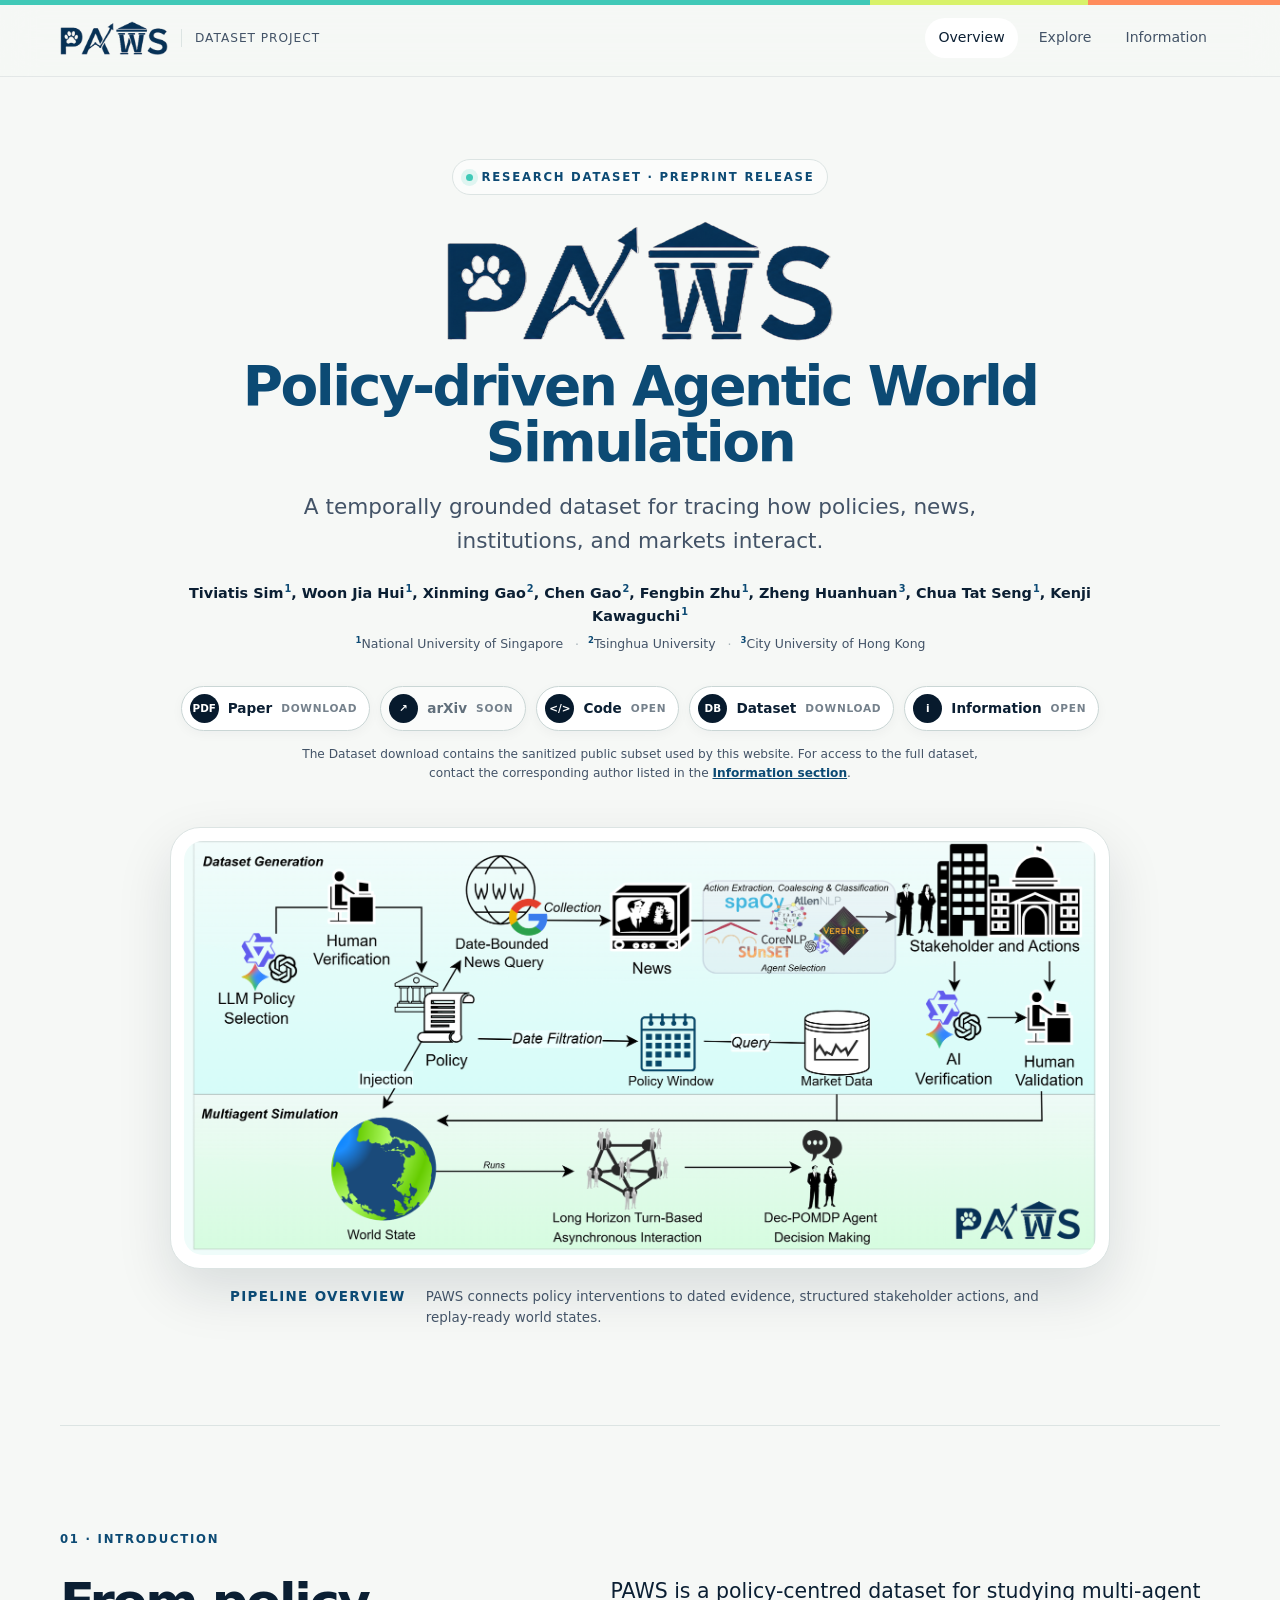
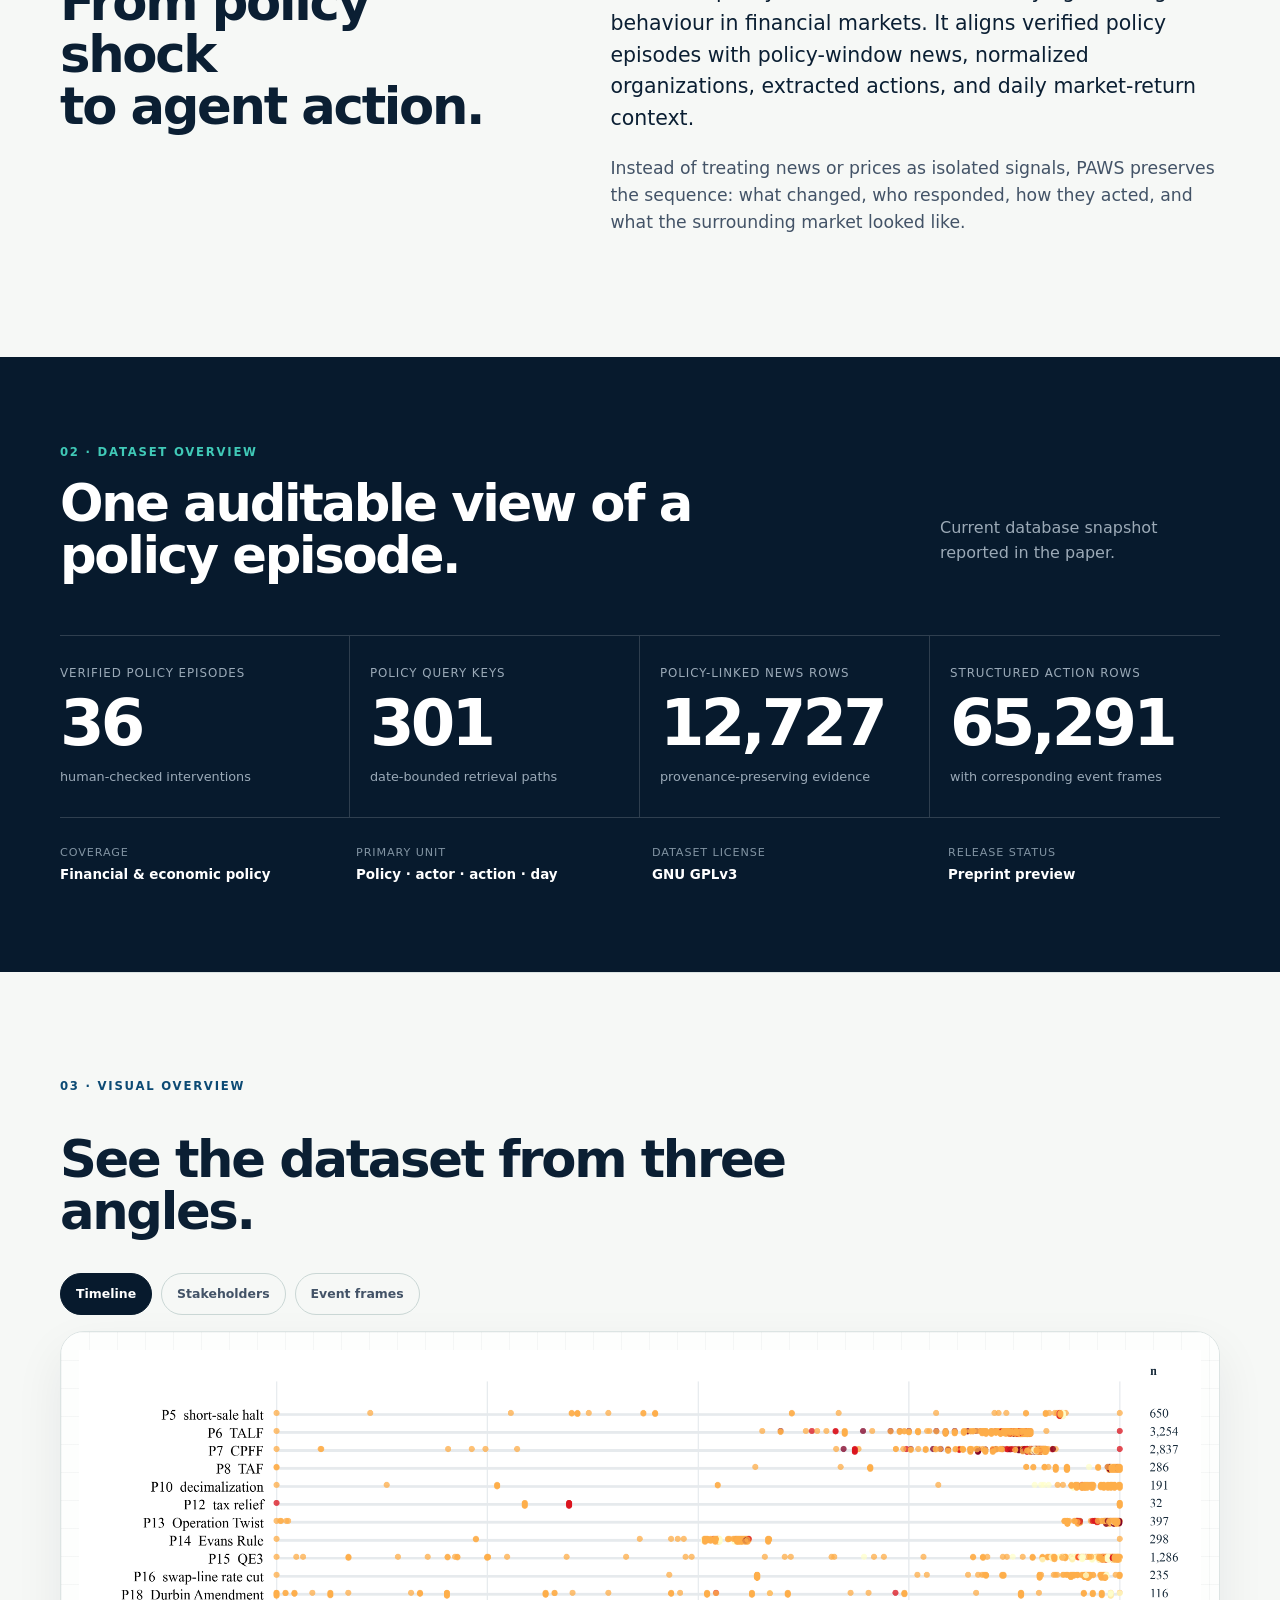
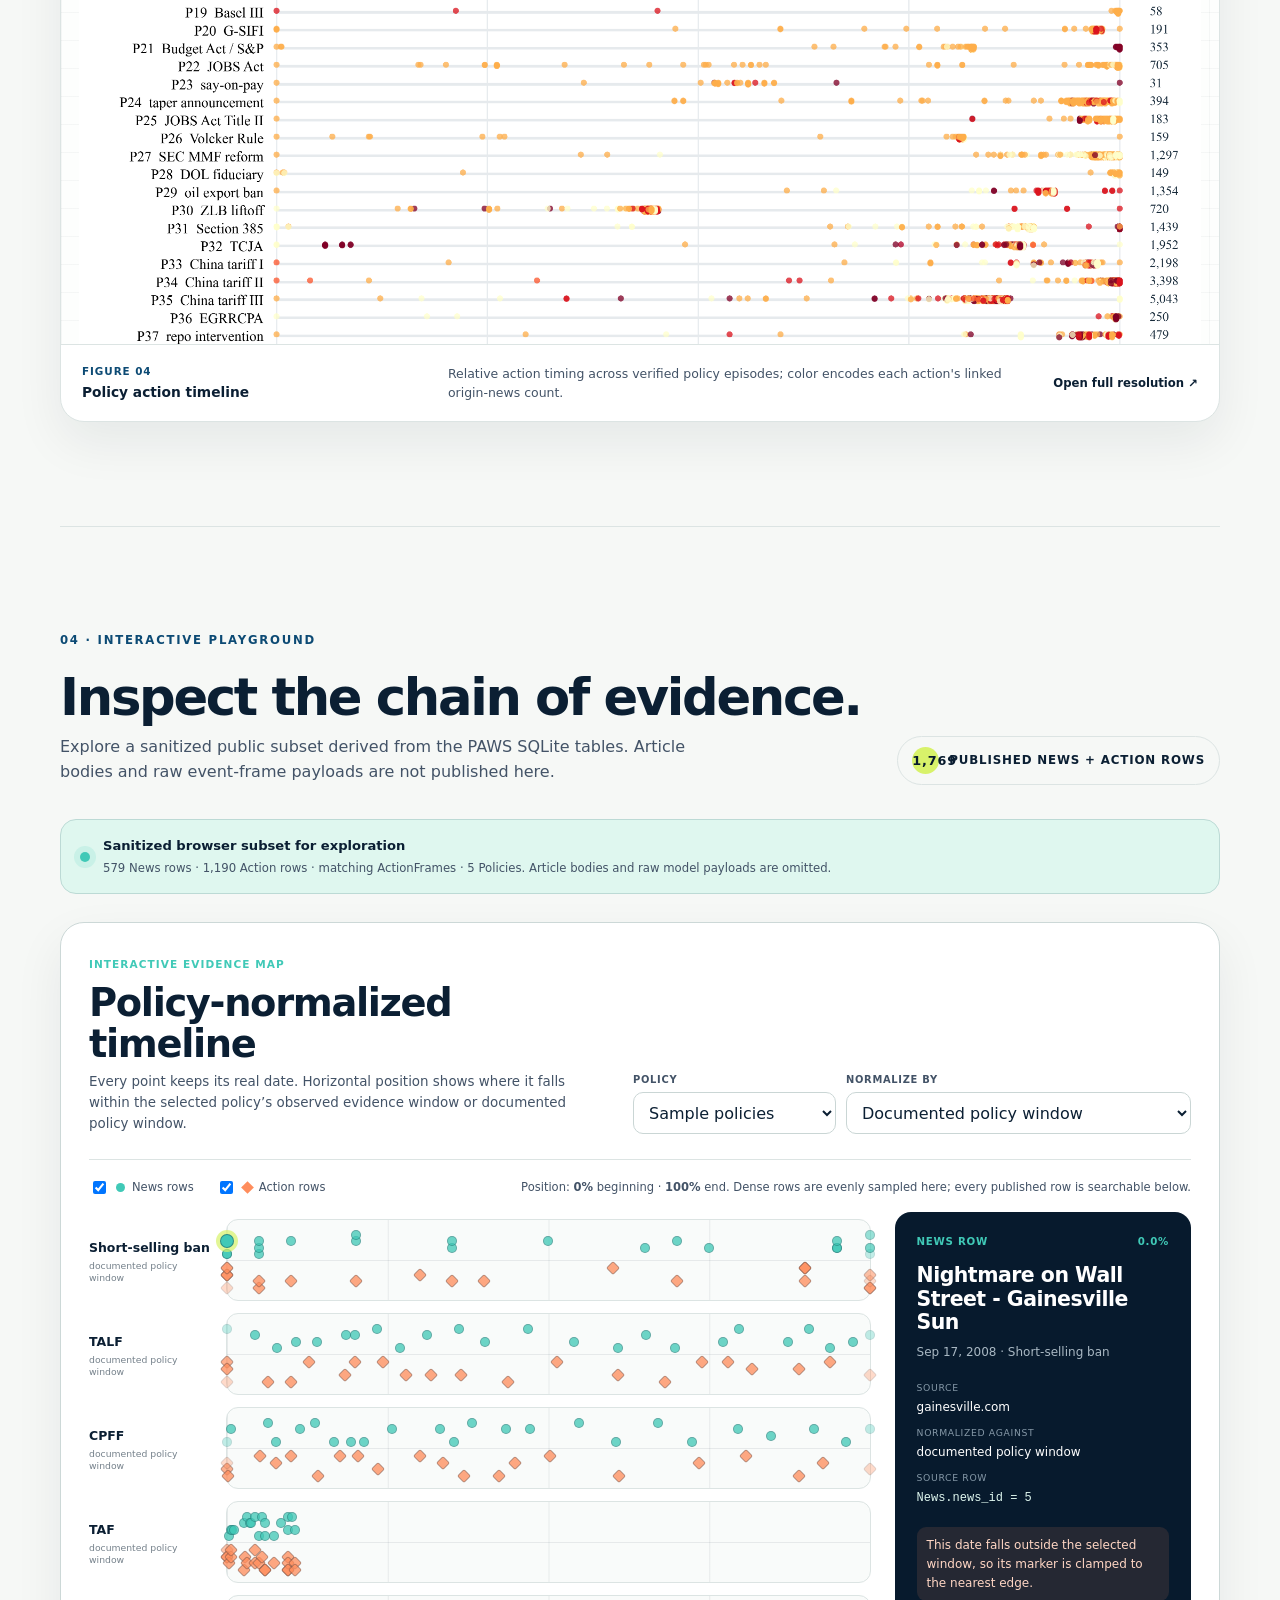
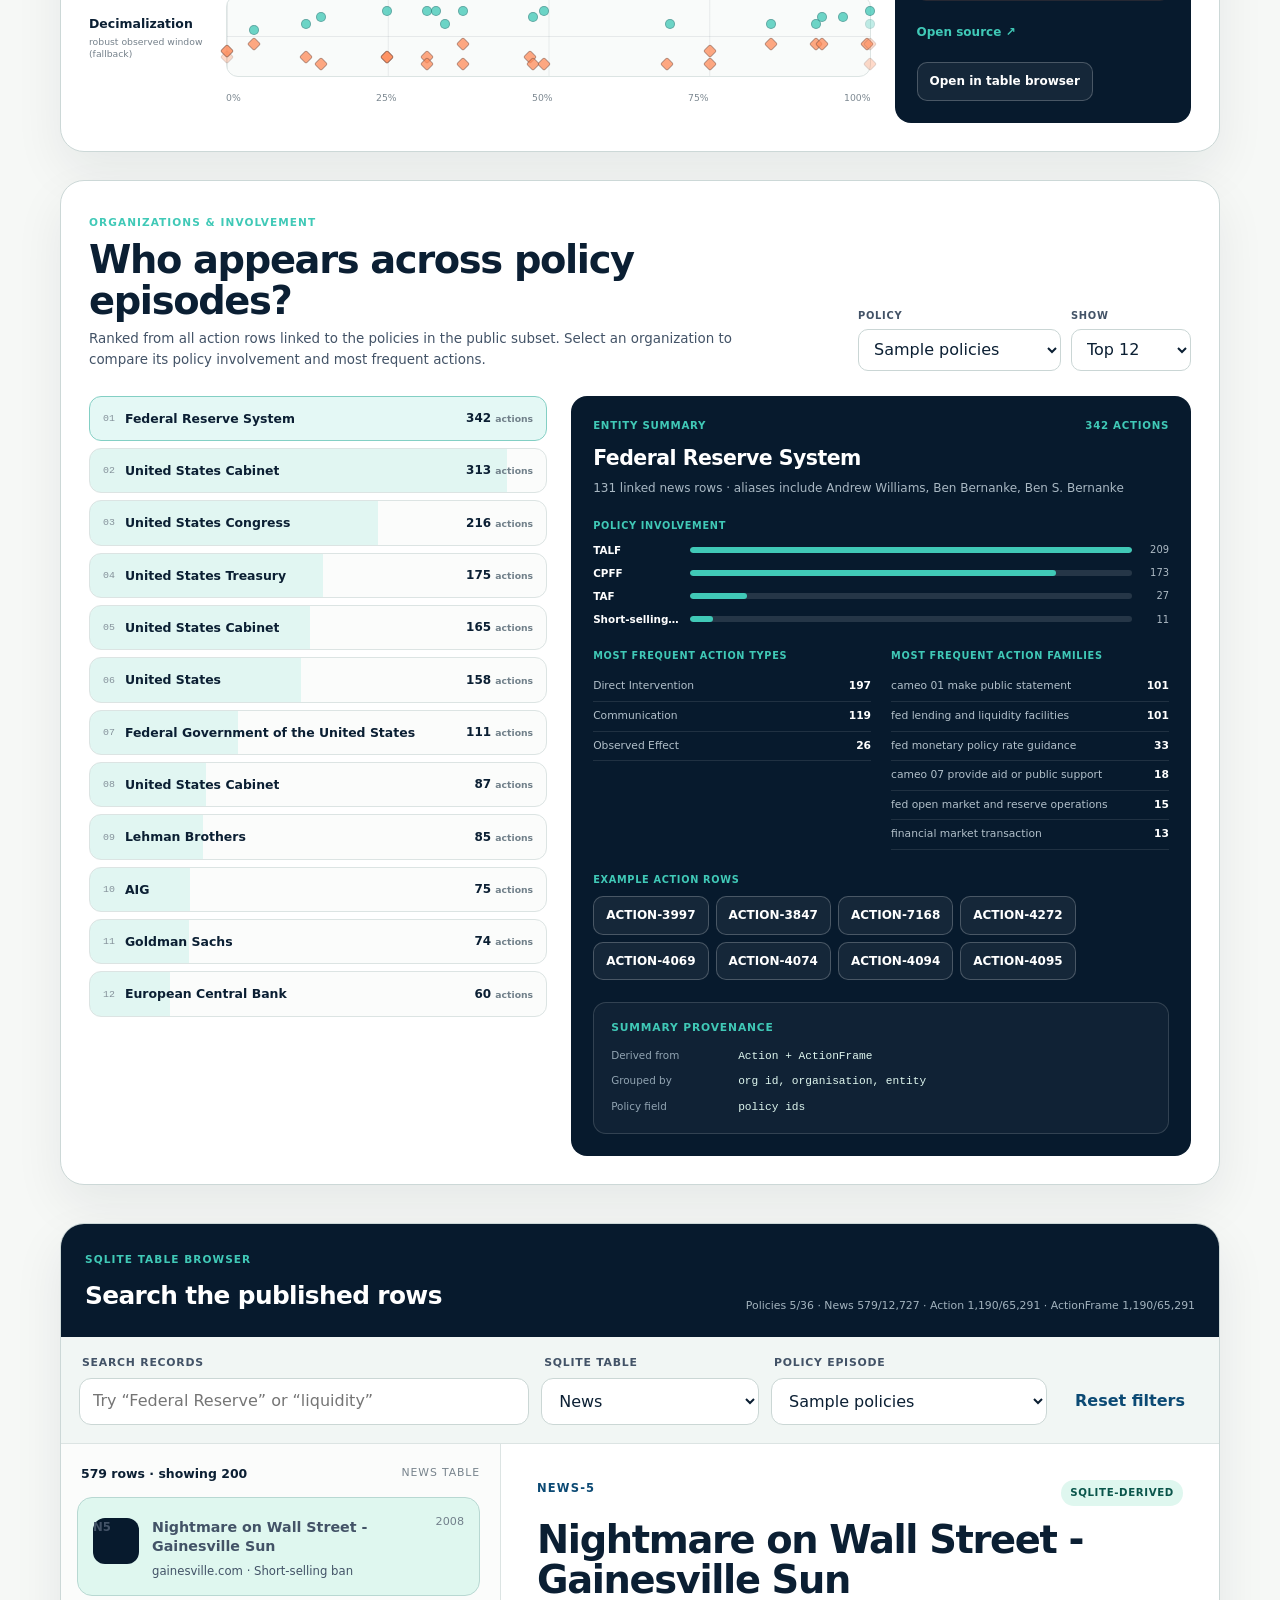
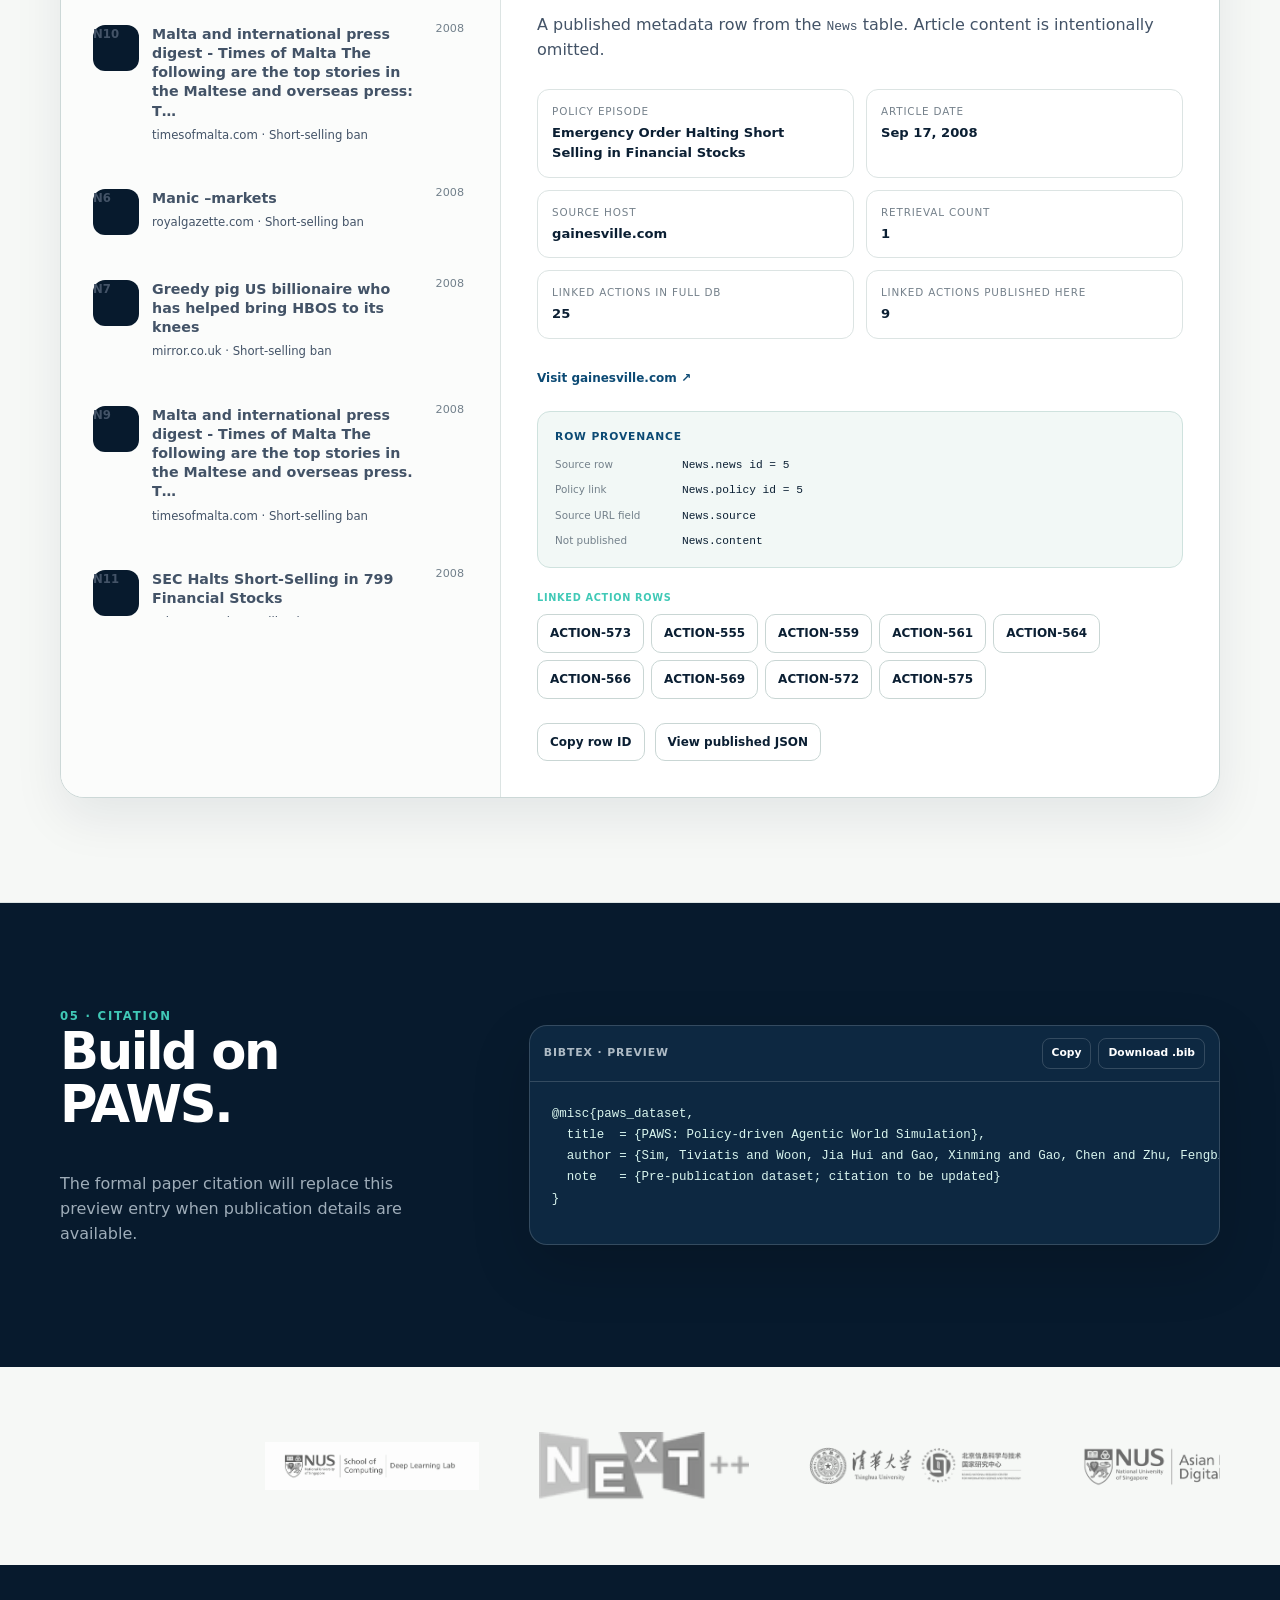
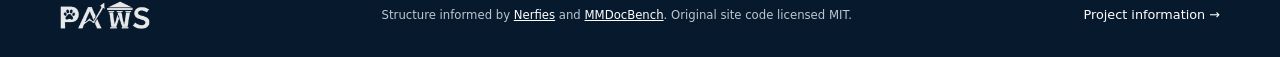
==== index.html @ eba336bf "Add files via upload" ====
<!doctype html>
<html lang="en">
  <head>
    <meta charset="utf-8" />
    <meta name="viewport" content="width=device-width, initial-scale=1" />
    <meta
      name="description"
      content="PAWS is a policy-driven dataset for studying grounded multi-agent behaviour around financial policy shocks."
    />
    <meta name="theme-color" content="#071a2d" />
    <meta property="og:title" content="PAWS — Policy-driven Agentic World Simulation" />
    <meta
      property="og:description"
      content="Explore policy episodes, news evidence, stakeholder actions, and market context in a replay-ready research dataset."
    />
    <meta property="og:type" content="website" />
    <meta property="og:image" content="assets/images/og.png" />
    <meta property="og:image:width" content="1731" />
    <meta property="og:image:height" content="909" />
    <meta property="og:image:alt" content="PAWS — Policy-driven Agentic World Simulation" />
    <meta name="twitter:card" content="summary_large_image" />
    <meta name="twitter:title" content="PAWS — Policy-driven Agentic World Simulation" />
    <meta name="twitter:description" content="Policy episodes, stakeholder actions, and market context in one research dataset." />
    <meta name="twitter:image" content="assets/images/og.png" />
    <title>PAWS — Policy-driven Agentic World Simulation</title>
    <link rel="icon" type="image/png" href="assets/images/favicon.png" />
    <link rel="stylesheet" href="styles.css" />
    <script src="config.js" defer></script>
    <script src="script.js" defer></script>
    <script type="application/ld+json">
      {
        "@context": "https://schema.org",
        "@type": "Dataset",
        "name": "PAWS: Policy-driven Agentic World Simulation",
        "description": "A policy-centred dataset aligning verified financial and economic policy interventions with dated news, stakeholder actions, normalized organizations, structured event frames, and daily market-return context.",
        "keywords": ["multi-agent systems", "financial policy", "event frames", "stakeholder actions", "financial NLP"],
        "version": "PAWS Version 1.0"
      }
    </script>
  </head>
  <body>
    <a class="skip-link" href="#main-content">Skip to main content</a>

    <header class="site-header" id="top">
      <div class="header-inner">
        <a class="brand" href="index.html" aria-label="PAWS home">
          <img src="assets/images/paws-wordmark.png" alt="PAWS" width="176" height="56" />
          <span>Dataset project</span>
        </a>
        <nav class="top-nav" aria-label="Primary navigation">
          <a class="nav-link is-active" href="index.html" aria-current="page">Overview</a>
          <a class="nav-link" href="#playground">Explore</a>
          <a class="nav-link" href="information.html">Information</a>
        </nav>
      </div>
    </header>

    <main id="main-content">
      <section class="hero section-shell" aria-labelledby="project-title">
        <div class="eyebrow"><span class="eyebrow-dot"></span> Research dataset · Preprint release</div>
        <h1 id="project-title" class="hero-title">
          <img class="hero-title-logo" src="assets/images/paws-wordmark.png" alt="PAWS" width="600" height="189" />
          <span class="hero-title-text">Policy-driven Agentic World Simulation</span>
        </h1>
        <p class="hero-deck">
          A temporally grounded dataset for tracing how policies, news, institutions, and markets interact.
        </p>
        <div class="authors" aria-label="Researchers and affiliations">
          <p class="author-names">Tiviatis Sim<sup>1</sup>, Woon Jia Hui<sup>1</sup>, Xinming Gao<sup>2</sup>, Chen Gao<sup>2</sup>, Fengbin Zhu<sup>1</sup>, Zheng Huanhuan<sup>3</sup>, Chua Tat Seng<sup>1</sup>, Kenji Kawaguchi<sup>1</sup></p>
          <p class="author-affiliations"><span><sup>1</sup>National University of Singapore</span><span><sup>2</sup>Tsinghua University</span><span><sup>3</sup>City University of Hong Kong</span></p>
        </div>

        <nav class="resource-nav" aria-label="Project resources">
          <a class="resource-button is-pending" data-resource="paper" aria-disabled="true"><small>PDF</small> Paper <em>Soon</em></a>
          <a class="resource-button is-pending" data-resource="arxiv" aria-disabled="true"><small>↗</small> arXiv <em>Soon</em></a>
          <a class="resource-button is-pending" data-resource="code" aria-disabled="true"><small>&lt;/&gt;</small> Code <em>Open</em></a>
          <a class="resource-button is-pending" data-resource="dataset" aria-disabled="true"><small>DB</small> Dataset <em>Soon</em></a>
          <a class="resource-button" href="information.html"><small>i</small> Information <em>Open</em></a>
        </nav>
        <p class="resource-note">The Dataset download contains the sanitized public subset used by this website. For access to the full dataset, contact the corresponding author listed in the <a href="information.html#licensing-title">Information section</a>.</p>

        <figure class="hero-figure hero-pipeline-figure">
          <div class="hero-figure-frame">
            <img
              src="assets/images/paws-pipeline.png"
              alt="PAWS dataset generation pipeline, from verified policy selection through news and market collection, action extraction, validation, and multi-agent simulation"
              width="1920"
              height="873"
              fetchpriority="high"
            />
          </div>
          <figcaption>
            <span>Pipeline overview</span>
            <p>PAWS connects policy interventions to dated evidence, structured stakeholder actions, and replay-ready world states.</p>
          </figcaption>
        </figure>
      </section>

      <section class="intro section-shell section-rule" id="introduction" aria-labelledby="intro-title">
        <div class="section-label">01 · Introduction</div>
        <div class="intro-grid">
          <h2 id="intro-title">From policy shock<br />to agent action.</h2>
          <div class="prose lead-copy">
            <p>
              PAWS is a policy-centred dataset for studying multi-agent behaviour in financial markets. It aligns
              verified policy episodes with policy-window news, normalized organizations, extracted actions, and
              daily market-return context.
            </p>
            <p>
              Instead of treating news or prices as isolated signals, PAWS preserves the sequence: what changed,
              who responded, how they acted, and what the surrounding market looked like.
            </p>
          </div>
        </div>
      </section>

      <section class="overview-band" aria-labelledby="overview-title">
        <div class="section-shell">
          <div class="section-heading-row">
            <div>
              <div class="section-label light">02 · Dataset overview</div>
              <h2 id="overview-title">One auditable view of a policy episode.</h2>
            </div>
            <p>Current database snapshot reported in the paper.</p>
          </div>
          <dl class="stat-grid">
            <div><dt>Verified policy episodes</dt><dd>36</dd><span>human-checked interventions</span></div>
            <div><dt>Policy query keys</dt><dd>301</dd><span>date-bounded retrieval paths</span></div>
            <div><dt>Policy-linked news rows</dt><dd>12,727</dd><span>provenance-preserving evidence</span></div>
            <div><dt>Structured action rows</dt><dd>65,291</dd><span>with corresponding event frames</span></div>
          </dl>
          <div class="data-note-row">
            <div><span>Coverage</span><strong>Financial &amp; economic policy</strong></div>
            <div><span>Primary unit</span><strong>Policy · actor · action · day</strong></div>
            <div><span>Dataset license</span><strong>GNU GPLv3</strong></div>
            <div><span>Release status</span><strong>Preprint preview</strong></div>
          </div>
        </div>
      </section>

      <section class="figures section-shell section-rule" id="figures" aria-labelledby="figures-title">
        <div class="section-label">03 · Visual overview</div>
        <div class="section-heading-row figure-heading">
          <div>
            <h2 id="figures-title">See the dataset from three angles.</h2>
          </div>
        </div>
        <div class="figure-tabs" role="tablist" aria-label="Dataset figures">
          <button id="figure-tab-timeline" type="button" role="tab" aria-selected="true" aria-controls="figure-panel" data-figure="timeline">Timeline</button>
          <button id="figure-tab-stakeholders" type="button" role="tab" aria-selected="false" aria-controls="figure-panel" data-figure="stakeholders">Stakeholders</button>
          <button id="figure-tab-taxonomy" type="button" role="tab" aria-selected="false" aria-controls="figure-panel" data-figure="taxonomy">Event frames</button>
        </div>
        <figure class="figure-viewer" id="figure-panel" role="tabpanel" aria-labelledby="figure-tab-timeline">
          <div class="figure-canvas">
            <img id="figure-image" src="figures/fig4_policy_action_timeline_wide.png" alt="Actions for policies P5 through P43 plotted by relative position in each policy's observed action window; color encodes linked origin-news count" width="4208" height="3433" loading="lazy" />
          </div>
          <figcaption>
            <div><span id="figure-number">Figure 04</span><strong id="figure-title">Policy action timeline</strong></div>
            <p id="figure-caption">Relative action timing across verified policy episodes; color encodes each action's linked origin-news count.</p>
            <a id="figure-full" href="figures/fig4_policy_action_timeline_wide.png" target="_blank" rel="noopener">Open full resolution ↗</a>
          </figcaption>
        </figure>
      </section>

      <section class="playground section-shell section-rule" id="playground" aria-labelledby="playground-title">
        <div class="section-label">04 · Interactive playground</div>
        <div class="playground-heading">
          <div>
            <h2 id="playground-title">Inspect the chain of evidence.</h2>
            <p>Explore a sanitized public subset derived from the PAWS SQLite tables. Article bodies and raw event-frame payloads are not published here.</p>
          </div>
          <div class="subset-badge"><span id="dataset-record-total">…</span> published News + Action rows</div>
        </div>

        <div class="database-note" id="database-note" aria-live="polite">
          <span class="database-pulse" aria-hidden="true"></span>
          <p><strong>Loading public database subset…</strong><small>The full SQLite database is never sent to the browser.</small></p>
        </div>

        <section class="interactive-card timeline-studio" aria-labelledby="timeline-title">
          <div class="studio-heading">
            <div>
              <span class="mini-label">Interactive evidence map</span>
              <h3 id="timeline-title">Policy-normalized timeline</h3>
              <p>Every point keeps its real date. Horizontal position shows where it falls within the selected policy’s observed evidence window or documented policy window.</p>
            </div>
            <div class="studio-controls">
              <label><span>Policy</span><select id="timeline-policy"><option value="all">Sample policies</option></select></label>
              <label><span>Normalize by</span><select id="timeline-window"><option value="policy">Documented policy window</option><option value="observed">Robust observed evidence window</option></select></label>
            </div>
          </div>
          <div class="timeline-legend" aria-label="Timeline legend">
            <label><input type="checkbox" id="show-news" checked /> <i class="legend-mark news"></i> News rows</label>
            <label><input type="checkbox" id="show-actions" checked /> <i class="legend-mark action"></i> Action rows</label>
            <span>Position: <b>0%</b> beginning · <b>100%</b> end. Dense rows are evenly sampled here; every published row is searchable below.</span>
          </div>
          <div class="timeline-layout">
            <div>
              <div class="timeline-chart" id="timeline-chart" aria-label="Normalized policy evidence timeline"></div>
              <div class="timeline-axis" aria-hidden="true"><span>0%</span><span>25%</span><span>50%</span><span>75%</span><span>100%</span></div>
              <p class="visually-hidden" id="timeline-summary" aria-live="polite"></p>
            </div>
            <article class="timeline-detail" id="timeline-detail" aria-live="polite">
              <span class="detail-empty">Select a news or action point to inspect its real date, source row, and linked records.</span>
            </article>
          </div>
        </section>

        <section class="interactive-card entity-studio" aria-labelledby="entity-title">
          <div class="studio-heading">
            <div>
              <span class="mini-label">Organizations &amp; involvement</span>
              <h3 id="entity-title">Who appears across policy episodes?</h3>
              <p>Ranked from all action rows linked to the policies in the public subset. Select an organization to compare its policy involvement and most frequent actions.</p>
            </div>
            <div class="studio-controls entity-controls">
              <label><span>Policy</span><select id="entity-policy"><option value="all">Sample policies</option></select></label>
              <label><span>Show</span><select id="entity-limit"><option value="12">Top 12</option><option value="20">Top 20</option><option value="36">Top 36</option></select></label>
            </div>
          </div>
          <div class="entity-layout">
            <div class="entity-cloud" id="entity-cloud" aria-label="Top organizations"></div>
            <article class="entity-detail" id="entity-detail" aria-live="polite">
              <span class="detail-empty">Select an organization to see its policy involvement and recurring action families.</span>
            </article>
          </div>
        </section>

        <div class="explorer" data-explorer>
          <div class="explorer-titlebar">
            <div><span class="mini-label">SQLite table browser</span><h3>Search the published rows</h3></div>
            <p id="schema-summary">Loading table manifest…</p>
          </div>
          <div class="explorer-toolbar">
            <label class="search-field">
              <span>Search records</span>
              <input type="search" id="record-search" placeholder="Try “Federal Reserve” or “liquidity”" autocomplete="off" />
            </label>
            <label>
              <span>SQLite table</span>
              <select id="table-filter">
                <option value="News">News</option>
                <option value="Action">Action</option>
                <option value="ActionFrame">ActionFrame</option>
                <option value="Policies">Policies</option>
              </select>
            </label>
            <label>
              <span>Policy episode</span>
              <select id="policy-filter"><option value="all">Sample policies</option></select>
            </label>
            <button class="text-button" id="reset-filters" type="button">Reset filters</button>
          </div>

          <div class="explorer-body">
            <aside class="record-list-panel" aria-label="Dataset records">
              <div class="panel-kicker"><span id="result-count" aria-live="polite">Loading records…</span><small id="active-table-label">News table</small></div>
              <div class="record-list" id="record-list"></div>
            </aside>
            <article class="record-inspector" id="record-inspector" aria-live="polite"></article>
          </div>
        </div>
      </section>

      <section class="citation-section section-rule" aria-labelledby="citation-title">
        <div class="section-shell citation-grid">
          <div>
            <div class="section-label light">05 · Citation</div>
            <h2 id="citation-title">Build on PAWS.</h2>
            <p>The formal paper citation will replace this preview entry when publication details are available.</p>
          </div>
          <div class="citation-card">
            <div class="citation-card-top"><span>BibTeX · preview</span><div><button type="button" data-copy-citation>Copy</button><a href="PAWS-preview.bib" download>Download .bib</a></div></div>
            <pre id="citation-code"><code>@misc{paws_dataset,
  title  = {PAWS: Policy-driven Agentic World Simulation},
  author = {Sim, Tiviatis and Woon, Jia Hui and Gao, Xinming and Gao, Chen and Zhu, Fengbin and Zheng, Huanhuan and Seng, Chua Tat and Kawaguchi, Kenji},
  note   = {Pre-publication dataset; citation to be updated}
}</code></pre>
            <p class="citation-status" aria-live="polite"></p>
          </div>
        </div>
      </section>

      <section class="affiliation-logos section-shell" aria-label="Affiliated institutions">
        <h2 class="visually-hidden">Affiliated institutions</h2>
        <div class="affiliation-logo-track">
          <div class="affiliation-logo-slot"><a href="https://ml.comp.nus.edu.sg" target="_blank" rel="noopener noreferrer" aria-label="Visit NUS School of Computing Deep Learning Lab"><img src="logos/deepLearningLab.png" alt="NUS School of Computing Deep Learning Lab" /></a></div>
          <div class="affiliation-logo-slot"><a href="https://www.nextcenter.org/" target="_blank" rel="noopener noreferrer" aria-label="Visit NExT++ Research Center"><img src="logos/NExT2B_edited.png" alt="NExT++ Research Center" /></a></div>
          <div class="affiliation-logo-slot"><a href="https://www.bnrist.tsinghua.edu.cn/bnristen/" target="_blank" rel="noopener noreferrer" aria-label="Visit Tsinghua University BNRist"><img src="logos/tsinghua logo.png" alt="Tsinghua University" /></a></div>
          <div class="affiliation-logo-slot"><a href="https://www.aidf.nus.edu.sg/" target="_blank" rel="noopener noreferrer" aria-label="Visit NUS Asian Institute of Digital Finance"><img src="logos/nus aidf.png" alt="NUS Asian Institute of Digital Finance" /></a></div>
          <div class="affiliation-logo-slot"><a href="https://cosilab.github.io/" target="_blank" rel="noopener noreferrer" aria-label="Visit NUS CoSI Lab"><img src="logos/cosi lab.png" alt="NUS CoSI Lab" /></a></div>
          <div class="affiliation-logo-slot"><a href="https://scholars.cityu.edu.hk/" target="_blank" rel="noopener noreferrer" aria-label="Visit City University of Hong Kong Scholars"><img src="logos/cityUHK.png" alt="City University of Hong Kong" /></a></div>
        </div>
      </section>
    </main>

    <footer class="site-footer">
      <div class="section-shell">
        <a class="brand footer-brand" href="#top"><img src="assets/images/paws-wordmark.png" alt="PAWS" width="132" height="42" /></a>
        <p>Structure informed by <a href="https://nerfies.github.io/" target="_blank" rel="noopener">Nerfies</a> and <a href="https://mmdocbench.github.io/" target="_blank" rel="noopener">MMDocBench</a>. Original site code licensed MIT.</p>
        <a href="information.html">Project information →</a>
      </div>
    </footer>
  </body>
</html>
---- styles.css ----
:root {
  --ink: #0b1f33;
  --ink-soft: #435367;
  --paper: #f6f8f6;
  --white: #ffffff;
  --blue: #0c4a74;
  --blue-deep: #071a2d;
  --teal: #40c9b7;
  --mint: #dff7ef;
  --lime: #d8f26a;
  --orange: #ff8d5c;
  --line: #dce4e3;
  --line-dark: rgba(255, 255, 255, 0.16);
  --radius: 24px;
  --shadow: 0 22px 55px rgba(7, 26, 45, 0.12);
  --shell: min(1160px, calc(100vw - 48px));
}

* { box-sizing: border-box; }

html { scroll-behavior: smooth; }

body {
  margin: 0;
  color: var(--ink);
  background: var(--paper);
  font-family: Inter, ui-sans-serif, system-ui, -apple-system, BlinkMacSystemFont, "Segoe UI", sans-serif;
  line-height: 1.55;
  -webkit-font-smoothing: antialiased;
}

body::before {
  content: "";
  position: fixed;
  inset: 0 0 auto;
  height: 5px;
  z-index: 100;
  background: linear-gradient(90deg, var(--teal) 0 68%, var(--lime) 68% 85%, var(--orange) 85%);
}

a { color: inherit; }
button, input, select { font: inherit; }
button, select { cursor: pointer; }
img { display: block; max-width: 100%; }

.skip-link {
  position: fixed;
  top: 12px;
  left: 12px;
  z-index: 200;
  padding: 10px 14px;
  border-radius: 8px;
  background: var(--white);
  transform: translateY(-150%);
}

.skip-link:focus { transform: translateY(0); }
.visually-hidden {
  position: absolute !important;
  width: 1px !important;
  height: 1px !important;
  padding: 0 !important;
  margin: -1px !important;
  overflow: hidden !important;
  clip: rect(0, 0, 0, 0) !important;
  white-space: nowrap !important;
  border: 0 !important;
}
.section-shell { width: var(--shell); margin-inline: auto; }

.site-header {
  position: sticky;
  top: 0;
  z-index: 50;
  border-bottom: 1px solid rgba(11, 31, 51, 0.08);
  background: rgba(246, 248, 246, 0.9);
  backdrop-filter: blur(18px);
}

.header-inner {
  width: var(--shell);
  min-height: 76px;
  margin-inline: auto;
  display: flex;
  align-items: center;
  justify-content: space-between;
  gap: 24px;
}

.brand { display: inline-flex; align-items: center; gap: 13px; text-decoration: none; }
.brand img { width: 108px; height: auto; }
.brand span { padding-left: 13px; border-left: 1px solid var(--line); color: var(--ink-soft); font-size: 0.76rem; letter-spacing: 0.08em; text-transform: uppercase; }
.top-nav { display: flex; gap: 8px; }
.nav-link { padding: 9px 13px; border-radius: 999px; color: var(--ink-soft); font-size: 0.88rem; text-decoration: none; }
.nav-link:hover, .nav-link:focus-visible, .nav-link.is-active { color: var(--ink); background: var(--white); }

.hero { padding-block: 82px 96px; text-align: center; }
.eyebrow, .section-label { color: var(--blue); font-size: 0.73rem; font-weight: 750; letter-spacing: 0.15em; text-transform: uppercase; }
.eyebrow { display: inline-flex; align-items: center; gap: 9px; padding: 8px 13px; border: 1px solid var(--line); border-radius: 999px; background: rgba(255,255,255,.6); }
.eyebrow-dot { width: 7px; height: 7px; border-radius: 50%; background: var(--teal); box-shadow: 0 0 0 5px rgba(64,201,183,.15); }

h1, h2, h3, p { margin-top: 0; }
h1 {
  max-width: 960px;
  margin: 24px auto 20px;
  font-size: clamp(3rem, 7vw, 6.35rem);
  line-height: 0.95;
  letter-spacing: -0.065em;
  font-weight: 620;
}
.hero-title { display: grid; justify-items: center; gap: 16px; }
.hero-title-logo { width: clamp(220px, 32vw, 390px); height: auto; }
.hero-title-text { display: block; max-width: 900px; color: var(--blue); font-size: clamp(1.8rem, 4.3vw, 4rem); letter-spacing: -.045em; line-height: 1.02; text-transform: none; }
.hero-deck { max-width: 690px; margin: 0 auto; color: var(--ink-soft); font-size: clamp(1.05rem, 2vw, 1.35rem); }
.authors { display: grid; justify-items: center; gap: 7px; margin-top: 24px; color: var(--ink-soft); font-size: 0.9rem; }
.authors p { margin: 0; }
.author-names { max-width: 920px; color: var(--ink); font-weight: 650; }
.authors sup { margin-left: 1px; color: var(--blue); font-size: .68em; font-weight: 800; }
.author-affiliations { display: flex; justify-content: center; flex-wrap: wrap; gap: 4px 0; font-size: .78rem; }
.author-affiliations span:not(:last-child)::after { content: " · "; padding-inline: 8px; color: #a7b2b8; }

.resource-nav { display: flex; justify-content: center; flex-wrap: wrap; gap: 10px; margin: 32px auto 14px; }
.resource-button {
  min-height: 44px;
  padding: 7px 12px 7px 8px;
  display: inline-flex;
  align-items: center;
  gap: 9px;
  border: 1px solid #cad6d5;
  border-radius: 999px;
  background: var(--white);
  box-shadow: 0 3px 12px rgba(7,26,45,.04);
  font-size: 0.85rem;
  font-weight: 680;
  text-decoration: none;
}
.resource-button small { width: 29px; height: 29px; display: grid; place-items: center; border-radius: 50%; color: var(--white); background: var(--blue-deep); font-size: 0.65rem; font-style: normal; }
.resource-button em { color: #75818c; font-size: 0.66rem; font-style: normal; font-weight: 600; text-transform: uppercase; letter-spacing: .07em; }
.resource-button:not(.is-pending):hover { border-color: var(--teal); transform: translateY(-1px); }
.resource-button.is-pending { color: #62707c; background: rgba(255,255,255,.5); }
.resource-button.is-pending:not([href]) { cursor: default; }
.resource-note { max-width: 720px; margin: 0 auto 44px; color: var(--ink-soft); font-size: .76rem; }
.resource-note a { color: var(--blue); font-weight: 700; }

.hero-figure { margin: 0; }
.hero-figure-frame { padding: 13px; overflow: hidden; border: 1px solid var(--line); border-radius: 30px; background: var(--white); box-shadow: var(--shadow); }
.hero-figure-frame img { width: 100%; height: auto; object-fit: contain; border-radius: 19px; background: #effcfa; }
.hero-pipeline-figure .hero-figure-frame { max-width: 940px; margin-inline: auto; }
.hero-pipeline-figure figcaption { max-width: 940px; }
.hero-figure figcaption { max-width: 820px; margin: 18px auto 0; display: grid; grid-template-columns: auto 1fr; gap: 20px; color: var(--ink-soft); text-align: left; font-size: .84rem; }
.hero-figure figcaption span { color: var(--blue); font-weight: 750; text-transform: uppercase; letter-spacing: .1em; }
.hero-figure figcaption p { margin: 0; }

.section-rule { padding-block: 104px; border-top: 1px solid var(--line); }
.intro-grid { margin-top: 28px; display: grid; grid-template-columns: .85fr 1.15fr; gap: 100px; align-items: start; }
h2 { font-size: clamp(2.1rem, 4vw, 4.25rem); line-height: 1.02; letter-spacing: -.045em; font-weight: 610; }
.lead-copy { color: var(--ink-soft); font-size: 1.08rem; }
.lead-copy p:first-child { color: var(--ink); font-size: 1.28rem; }

.overview-band { padding-block: 86px; color: var(--white); background: var(--blue-deep); }
.section-label.light { color: var(--teal); }
.section-heading-row { display: flex; justify-content: space-between; align-items: end; gap: 50px; }
.section-heading-row h2 { max-width: 730px; margin: 16px 0 0; }
.section-heading-row > p { max-width: 280px; color: #9caab7; }
.stat-grid { margin: 54px 0 0; display: grid; grid-template-columns: repeat(4, 1fr); border-block: 1px solid var(--line-dark); }
.stat-grid > div { padding: 28px 20px 30px; border-right: 1px solid var(--line-dark); }
.stat-grid > div:first-child { padding-left: 0; }
.stat-grid > div:last-child { border-right: 0; }
.stat-grid dt { color: #9baab8; font-size: .74rem; letter-spacing: .08em; text-transform: uppercase; }
.stat-grid dd { margin: 8px 0 0; font-size: clamp(2.4rem, 5vw, 4.7rem); line-height: 1; letter-spacing: -.06em; font-weight: 590; }
.stat-grid span { display: block; margin-top: 12px; color: #9baab8; font-size: .8rem; }
.data-note-row { display: grid; grid-template-columns: repeat(4, 1fr); gap: 24px; padding-top: 26px; }
.data-note-row span, .data-note-row strong { display: block; }
.data-note-row span { color: #8294a3; font-size: .7rem; text-transform: uppercase; letter-spacing: .08em; }
.data-note-row strong { margin-top: 4px; font-size: .84rem; font-weight: 560; }

.figure-heading { margin-top: 22px; }
.figure-tabs { display: flex; gap: 9px; margin: 36px 0 16px; }
.figure-tabs button {
  padding: 10px 15px;
  border: 1px solid #cad7d5;
  border-radius: 999px;
  color: var(--ink-soft);
  background: transparent;
  font-size: .78rem;
  font-weight: 750;
}
.figure-tabs button[aria-selected="true"] { color: var(--white); border-color: var(--blue-deep); background: var(--blue-deep); }
.figure-viewer { margin: 0; overflow: hidden; border: 1px solid var(--line); border-radius: var(--radius); background: var(--white); box-shadow: 0 20px 50px rgba(7,26,45,.07); }
.figure-canvas { max-height: min(68vh, 680px); padding: 18px; overflow: auto; background-color: #fdfefd; background-image: linear-gradient(rgba(11,31,51,.035) 1px, transparent 1px), linear-gradient(90deg, rgba(11,31,51,.035) 1px, transparent 1px); background-size: 28px 28px; }
.figure-canvas img { display: block; width: 100%; height: auto; transition: opacity .18s ease; }
.figure-viewer figcaption { padding: 18px 21px; display: grid; grid-template-columns: 1fr 1.7fr auto; align-items: center; gap: 24px; border-top: 1px solid var(--line); }
.figure-viewer figcaption div span, .figure-viewer figcaption div strong { display: block; }
.figure-viewer figcaption span { color: var(--blue); font-size: .65rem; font-weight: 800; letter-spacing: .09em; text-transform: uppercase; }
.figure-viewer figcaption strong { margin-top: 3px; font-size: .86rem; }
.figure-viewer figcaption p { margin: 0; color: var(--ink-soft); font-size: .78rem; }
.figure-viewer figcaption a { font-size: .73rem; font-weight: 750; text-decoration: none; }

.playground-heading { margin-top: 22px; display: flex; justify-content: space-between; align-items: end; gap: 30px; }
.playground-heading h2 { margin-bottom: 12px; }
.playground-heading p { max-width: 680px; margin: 0; color: var(--ink-soft); }
.subset-badge { flex: 0 0 auto; display: flex; align-items: center; gap: 10px; padding: 10px 14px; border: 1px solid var(--line); border-radius: 999px; font-size: .74rem; font-weight: 700; text-transform: uppercase; letter-spacing: .07em; }
.subset-badge span { width: 27px; height: 27px; display: grid; place-items: center; border-radius: 50%; color: var(--blue-deep); background: var(--lime); font-size: .8rem; }

.mini-label { color: var(--teal); font-size: .66rem; font-weight: 800; letter-spacing: .1em; text-transform: uppercase; }
.database-note { margin-top: 34px; padding: 16px 19px; display: flex; align-items: center; gap: 13px; border: 1px solid #bcdad5; border-radius: 16px; background: var(--mint); }
.database-note.is-error { border-color: #efbea9; background: #fff0e9; }
.database-note p, .database-note strong, .database-note small { display: block; margin: 0; }
.database-note strong { font-size: .82rem; }
.database-note small { margin-top: 3px; color: var(--ink-soft); font-size: .73rem; }
.database-pulse { flex: 0 0 auto; width: 10px; height: 10px; border-radius: 50%; background: var(--teal); box-shadow: 0 0 0 6px rgba(64,201,183,.14); }

.interactive-card { margin-top: 28px; padding: 28px; overflow: hidden; border: 1px solid #ccd8d7; border-radius: var(--radius); background: var(--white); box-shadow: 0 20px 50px rgba(7,26,45,.07); }
.studio-heading { display: flex; justify-content: space-between; align-items: end; gap: 40px; }
.studio-heading > div:first-child { max-width: 650px; }
.studio-heading h3 { margin: 7px 0 8px; font-size: clamp(1.55rem, 3vw, 2.45rem); line-height: 1.05; letter-spacing: -.035em; }
.studio-heading p { margin: 0; color: var(--ink-soft); font-size: .84rem; }
.studio-controls { flex: 0 0 auto; display: flex; gap: 10px; }
.studio-controls label { display: grid; gap: 5px; }
.studio-controls label span { color: var(--ink-soft); font-size: .62rem; font-weight: 750; letter-spacing: .07em; text-transform: uppercase; }
.studio-controls select { min-height: 42px; padding: 8px 34px 8px 11px; border: 1px solid #cad6d5; border-radius: 10px; color: var(--ink); background: var(--white); }

.timeline-legend { margin: 25px 0 15px; padding-top: 18px; display: flex; flex-wrap: wrap; align-items: center; gap: 12px 22px; border-top: 1px solid var(--line); color: var(--ink-soft); font-size: .72rem; }
.timeline-legend label { display: inline-flex; align-items: center; gap: 7px; }
.timeline-legend > span { margin-left: auto; }
.legend-mark { width: 9px; height: 9px; display: inline-block; background: var(--teal); }
.legend-mark.news { border-radius: 50%; }
.legend-mark.action { background: var(--orange); transform: rotate(45deg); }
.timeline-layout { display: grid; grid-template-columns: minmax(0, 1.45fr) minmax(260px, .55fr); gap: 24px; align-items: stretch; }
.timeline-chart { padding: 7px 0; display: grid; gap: 12px; }
.timeline-row { min-width: 0; display: grid; grid-template-columns: 124px 1fr; gap: 13px; align-items: center; }
.timeline-row-label strong, .timeline-row-label span { display: block; }
.timeline-row-label strong { font-size: .78rem; }
.timeline-row-label span { margin-top: 3px; color: #75818b; font-size: .58rem; line-height: 1.25; }
.timeline-track { position: relative; height: 82px; border: 1px solid var(--line); border-radius: 12px; background-color: #f9fbfa; background-image: linear-gradient(90deg, rgba(11,31,51,.075) 1px, transparent 1px); background-size: 25% 100%; }
.timeline-track::after { content: ""; position: absolute; left: 0; right: 0; top: 50%; height: 1px; background: rgba(11,31,51,.08); }
.timeline-point { position: absolute; z-index: 2; width: 24px; height: 24px; padding: 0; border: 0; background: transparent; transform: translate(-50%, -50%); }
.timeline-point::before { content: ""; position: absolute; inset: 7px; border: 1px solid rgba(7,26,45,.35); background: var(--teal); opacity: .76; transition: inset .15s ease, opacity .15s ease, box-shadow .15s ease; }
.timeline-point.news::before { border-radius: 50%; }
.timeline-point.action::before { border-radius: 2px; background: var(--orange); transform: rotate(45deg); }
.timeline-point.is-outside::before { opacity: .32; }
.timeline-point:hover, .timeline-point.is-selected { z-index: 4; }
.timeline-point:hover::before, .timeline-point.is-selected::before { inset: 5px; opacity: 1; box-shadow: 0 0 0 4px rgba(216,242,106,.7); }
.timeline-point:focus-visible { z-index: 5; }
.timeline-axis { margin: 7px 0 0 137px; display: flex; justify-content: space-between; color: #7b8790; font-size: .58rem; }
.timeline-detail, .entity-detail { padding: 22px; border-radius: 16px; color: var(--white); background: var(--blue-deep); }
.detail-empty { min-height: 100%; display: grid; place-items: center; color: #9eafbc; font-size: .8rem; text-align: center; }
.detail-kicker { display: flex; justify-content: space-between; gap: 14px; color: var(--teal); font-size: .64rem; font-weight: 800; letter-spacing: .07em; text-transform: uppercase; }
.timeline-detail h4, .entity-detail h4 { margin: 14px 0 8px; font-size: 1.28rem; line-height: 1.15; letter-spacing: -.025em; }
.timeline-detail > p, .entity-detail > p { color: #a9b8c3; font-size: .75rem; }
.timeline-detail dl { margin: 20px 0; display: grid; gap: 10px; }
.timeline-detail dl div { display: grid; gap: 2px; }
.timeline-detail dt { color: #8598a7; font-size: .58rem; letter-spacing: .07em; text-transform: uppercase; }
.timeline-detail dd { margin: 0; font-size: .75rem; }
.timeline-detail code { overflow-wrap: anywhere; color: var(--mint); }
.window-warning { padding: 9px 10px; border-radius: 9px; color: #ffd6c4 !important; background: rgba(255,141,92,.12); }
.source-row { margin: 18px 0; }
.source-link { color: var(--blue); font-size: .75rem; font-weight: 750; text-decoration: none; }
.timeline-detail .source-link { color: var(--teal); }
.source-unavailable { color: #7c8992; font-size: .72rem; }

.entity-layout { margin-top: 25px; display: grid; grid-template-columns: minmax(0, .85fr) minmax(0, 1.15fr); gap: 24px; }
.entity-cloud { display: grid; align-content: start; gap: 7px; }
.entity-button { position: relative; isolation: isolate; width: 100%; padding: 12px 13px; overflow: hidden; display: flex; justify-content: space-between; align-items: center; gap: 18px; border: 1px solid var(--line); border-radius: 12px; color: var(--ink); background: #fbfcfb; text-align: left; }
.entity-button::before { content: ""; position: absolute; z-index: -1; inset: 0 auto 0 0; width: var(--entity-strength); background: rgba(64,201,183,.14); }
.entity-button:hover, .entity-button.is-selected { border-color: #83cfc4; background: var(--white); }
.entity-button > span { min-width: 0; display: flex; align-items: center; gap: 10px; }
.entity-button i { color: #85929b; font: normal .62rem ui-monospace, monospace; }
.entity-button strong { overflow: hidden; text-overflow: ellipsis; font-size: .78rem; white-space: nowrap; }
.entity-button > b { flex: 0 0 auto; font-size: .75rem; }
.entity-button small { color: #71808a; font-size: .58rem; font-weight: 550; }
.involvement-list { margin-top: 20px; }
.involvement-list > span, .frequency-columns > div > span, .linked-records > span { display: block; margin-bottom: 9px; color: var(--teal); font-size: .61rem; font-weight: 800; letter-spacing: .07em; text-transform: uppercase; }
.involvement-list > div { margin-bottom: 7px; display: grid; grid-template-columns: 88px 1fr 28px; gap: 9px; align-items: center; }
.involvement-list strong { overflow: hidden; text-overflow: ellipsis; font-size: .65rem; white-space: nowrap; }
.involvement-list i { height: 6px; overflow: hidden; border-radius: 999px; background: rgba(255,255,255,.12); }
.involvement-list i b { height: 100%; display: block; border-radius: inherit; background: var(--teal); }
.involvement-list em { color: #aebbc5; font-size: .62rem; font-style: normal; text-align: right; }
.frequency-columns { margin-top: 21px; display: grid; grid-template-columns: repeat(2, minmax(0, 1fr)); gap: 20px; }
.frequency-columns ol { margin: 0; padding: 0; list-style: none; }
.frequency-columns li { padding: 6px 0; display: flex; justify-content: space-between; gap: 10px; border-bottom: 1px solid rgba(255,255,255,.1); color: #b2c0ca; font-size: .67rem; }
.frequency-columns li span { overflow-wrap: anywhere; }
.frequency-columns li strong { color: var(--white); }
.linked-records { margin-top: 22px; }
.linked-records > div { display: flex; flex-wrap: wrap; gap: 7px; }
.entity-detail .small-button, .timeline-detail .small-button { border-color: rgba(255,255,255,.22); color: var(--white); background: rgba(255,255,255,.06); }
.entity-detail .provenance-block { border-color: rgba(255,255,255,.14); background: rgba(255,255,255,.04); }
.entity-detail .provenance-block > span { color: var(--teal); }
.entity-detail .provenance-block dt { color: #91a4b2; }
.entity-detail .provenance-block dd code { color: var(--mint); }
.linked-empty { margin-top: 18px; color: #7e8a93; font-size: .72rem; }

.explorer { margin-top: 38px; overflow: hidden; border: 1px solid #ccd8d7; border-radius: var(--radius); background: var(--white); box-shadow: 0 20px 50px rgba(7,26,45,.08); }
.explorer-titlebar { padding: 22px 24px; display: flex; justify-content: space-between; align-items: end; gap: 30px; color: var(--white); background: var(--blue-deep); }
.explorer-titlebar h3 { margin: 6px 0 0; font-size: 1.55rem; letter-spacing: -.025em; }
.explorer-titlebar p { max-width: 560px; margin: 0; color: #a3b3be; font-size: .68rem; text-align: right; }
.explorer-toolbar { padding: 18px; display: grid; grid-template-columns: 1.55fr .75fr .95fr auto; gap: 12px; border-bottom: 1px solid var(--line); background: #f1f6f4; }
.explorer-toolbar label { display: grid; gap: 6px; }
.explorer-toolbar label span { padding-left: 3px; color: var(--ink-soft); font-size: .68rem; font-weight: 700; letter-spacing: .07em; text-transform: uppercase; }
.explorer-toolbar input, .explorer-toolbar select { width: 100%; min-height: 46px; padding: 10px 13px; border: 1px solid #cbd7d5; border-radius: 12px; color: var(--ink); background: var(--white); outline: 0; }
.explorer-toolbar input:focus, .explorer-toolbar select:focus { border-color: var(--blue); box-shadow: 0 0 0 3px rgba(12,74,116,.12); }
.text-button { align-self: end; min-height: 46px; padding: 0 16px; border: 0; border-radius: 12px; color: var(--blue); background: transparent; font-weight: 700; }
.text-button:hover { background: var(--white); }
.explorer-body { min-height: 570px; display: grid; grid-template-columns: 38% 62%; }
.record-list-panel { padding: 16px; border-right: 1px solid var(--line); background: #fbfcfb; }
.panel-kicker { padding: 4px 4px 14px; display: flex; align-items: center; justify-content: space-between; }
.panel-kicker span { font-size: .78rem; font-weight: 750; }
.panel-kicker small { color: #78848d; font-size: .68rem; text-transform: uppercase; letter-spacing: .08em; }
.record-list { max-height: 720px; padding-right: 4px; display: grid; align-content: start; gap: 8px; overflow-y: auto; }
.record-card { width: 100%; padding: 15px; display: grid; grid-template-columns: 46px 1fr auto; gap: 13px; align-items: start; border: 1px solid transparent; border-radius: 15px; color: var(--ink); background: transparent; text-align: left; }
.record-card:hover { background: #f1f6f4; }
.record-card.is-selected { border-color: #b8d8d2; background: var(--mint); }
.record-index { width: 46px; height: 46px; display: grid; place-items: center; border-radius: 12px; color: var(--white); background: var(--blue-deep); font-size: .72rem; font-weight: 750; }
.record-card strong, .record-card span { display: block; }
.record-card strong { font-size: .89rem; line-height: 1.35; }
.record-card span { margin-top: 5px; color: var(--ink-soft); font-size: .73rem; }
.record-card time { color: #73818c; font-size: .7rem; }
.empty-state { padding: 30px 18px; color: var(--ink-soft); text-align: center; }
.record-inspector { padding: 36px; }
.inspector-topline { display: flex; justify-content: space-between; gap: 20px; }
.record-id { color: var(--blue); font-size: .72rem; font-weight: 800; letter-spacing: .1em; text-transform: uppercase; }
.record-status { padding: 5px 9px; border-radius: 999px; color: #0a554b; background: var(--mint); font-size: .64rem; font-weight: 800; letter-spacing: .06em; text-transform: uppercase; }
.record-inspector h3 { max-width: 600px; margin: 14px 0 12px; font-size: clamp(1.55rem, 3vw, 2.4rem); line-height: 1.06; letter-spacing: -.035em; }
.record-summary { color: var(--ink-soft); }
.meta-grid { margin: 26px 0; display: grid; grid-template-columns: repeat(2, 1fr); gap: 12px; }
.meta-grid div { padding: 13px 14px; border: 1px solid var(--line); border-radius: 12px; }
.meta-grid span, .meta-grid strong { display: block; }
.meta-grid span { color: #75818b; font-size: .65rem; text-transform: uppercase; letter-spacing: .08em; }
.meta-grid strong { margin-top: 4px; font-size: .82rem; font-weight: 650; }
.evidence-block { padding: 18px; border-left: 3px solid var(--teal); border-radius: 0 12px 12px 0; background: #f1f8f6; }
.evidence-block span { display: block; margin-bottom: 7px; color: var(--blue); font-size: .68rem; font-weight: 800; letter-spacing: .08em; text-transform: uppercase; }
.evidence-block p { margin: 0; font-size: .9rem; }
.frame-context { margin-top: 18px; }
.frame-context summary { cursor: pointer; color: var(--blue); font-size: .78rem; font-weight: 750; }
.frame-context .meta-grid { margin-bottom: 0; }
.provenance-block { margin-top: 22px; padding: 17px; border: 1px solid #cfe2de; border-radius: 13px; background: #f2f8f6; }
.provenance-block > span { display: block; margin-bottom: 10px; color: var(--blue); font-size: .67rem; font-weight: 800; letter-spacing: .08em; text-transform: uppercase; }
.provenance-block dl { margin: 0; display: grid; gap: 7px; }
.provenance-block dl div { display: grid; grid-template-columns: 115px 1fr; gap: 12px; align-items: start; }
.provenance-block dt { color: #74818b; font-size: .65rem; }
.provenance-block dd { min-width: 0; margin: 0; font-size: .7rem; }
.provenance-block code { overflow-wrap: anywhere; color: var(--ink); font-family: ui-monospace, SFMono-Regular, Menlo, Consolas, monospace; }
.construction { margin-top: 26px; }
.construction summary { cursor: pointer; font-weight: 750; font-size: .88rem; }
.construction ol { margin: 17px 0 0; padding: 0; display: grid; grid-template-columns: repeat(5, 1fr); list-style: none; counter-reset: stage; }
.construction li { position: relative; padding: 30px 10px 0 0; color: var(--ink-soft); font-size: .7rem; counter-increment: stage; }
.construction li::before { content: counter(stage); position: absolute; top: 0; left: 0; width: 22px; height: 22px; display: grid; place-items: center; border: 1px solid var(--teal); border-radius: 50%; color: var(--blue); background: var(--white); font-weight: 800; z-index: 1; }
.construction li::after { content: ""; position: absolute; top: 11px; left: 22px; width: calc(100% - 18px); height: 1px; background: var(--line); }
.construction li:last-child::after { display: none; }
.inspector-actions { margin-top: 24px; display: flex; gap: 10px; flex-wrap: wrap; }
.small-button { padding: 9px 12px; border: 1px solid #c9d6d4; border-radius: 10px; color: var(--ink); background: var(--white); font-size: .75rem; font-weight: 700; }
.small-button:hover { border-color: var(--teal); }
.json-preview { margin: 16px 0 0; padding: 16px; overflow: auto; border-radius: 12px; color: #dff7ef; background: #071a2d; font: .72rem/1.55 ui-monospace, SFMono-Regular, Menlo, Consolas, monospace; }

.citation-section { color: var(--white); background: var(--blue-deep); }
.citation-grid { display: grid; grid-template-columns: .72fr 1.28fr; gap: 80px; align-items: center; }
.citation-grid > div:first-child > p { max-width: 390px; color: #9fadb9; }
.citation-card { overflow: hidden; border: 1px solid var(--line-dark); border-radius: 18px; background: #0d2841; box-shadow: 0 22px 60px rgba(0,0,0,.16); }
.citation-card-top { padding: 12px 14px; display: flex; justify-content: space-between; align-items: center; border-bottom: 1px solid var(--line-dark); }
.citation-card-top > span { color: #aebbc5; font-size: .68rem; font-weight: 750; letter-spacing: .08em; text-transform: uppercase; }
.citation-card-top div { display: flex; gap: 7px; }
.citation-card button, .citation-card a { padding: 6px 9px; border: 1px solid var(--line-dark); border-radius: 8px; color: var(--white); background: transparent; font-size: .67rem; font-weight: 700; text-decoration: none; }
.citation-card pre { margin: 0; padding: 22px; overflow-x: auto; color: #d8f5ee; font: .78rem/1.7 ui-monospace, SFMono-Regular, Menlo, Consolas, monospace; }
.citation-status { min-height: 0; margin: 0; padding: 0 22px 12px; color: var(--teal); font-size: .7rem; }

.affiliation-logos { padding-block: 58px; overflow-x: auto; scrollbar-width: thin; scrollbar-color: #aebbb9 transparent; scroll-snap-type: x proximity; }
.affiliation-logo-track { width: max-content; min-width: 100%; display: flex; align-items: center; justify-content: center; gap: 42px; }
.affiliation-logo-slot { flex: 0 0 230px; min-height: 82px; padding: 0 8px; display: grid; place-items: center; scroll-snap-align: center; }
.affiliation-logo-slot img { width: 100%; height: 68px; object-fit: contain; filter: grayscale(1); opacity: .78; transition: filter .2s ease, opacity .2s ease; }
.affiliation-logo-slot:hover img { filter: none; opacity: 1; }
.affiliation-logo-slot a { width: 100%; height: 100%; display: grid; place-items: center; text-decoration: none; }
.affiliation-logo-slot a:focus-visible { border-radius: 8px; outline: 3px solid color-mix(in srgb, var(--blue) 45%, transparent); outline-offset: 5px; }
.affiliation-logo-slot span { font-size: .88rem; font-weight: 700; letter-spacing: .01em; text-align: center; }

.site-footer { padding-block: 36px; color: #bac6d0; background: var(--blue-deep); }
.site-footer .section-shell { display: flex; align-items: center; justify-content: space-between; gap: 24px; }
.site-footer p { margin: 0; max-width: 620px; font-size: .73rem; text-align: center; }
.site-footer p a { color: var(--white); }
.site-footer > div > a:last-child { color: var(--white); font-size: .8rem; text-decoration: none; }
.footer-brand img { width: 90px; filter: brightness(0) invert(1); opacity: .9; }

.info-hero { padding-block: 92px 100px; }
.info-hero-grid { margin-top: 26px; display: grid; grid-template-columns: 1.35fr .65fr; gap: 80px; align-items: end; }
.info-hero h1 { margin: 0; font-size: clamp(3.2rem, 6.2vw, 6.4rem); }
.info-hero-grid > div > p { color: var(--ink-soft); font-size: 1.08rem; }
.status-row { margin-top: 24px; display: flex; flex-wrap: wrap; gap: 10px; }
.status-row span { padding: 8px 11px; border: 1px solid var(--line); border-radius: 999px; color: var(--ink-soft); background: var(--white); font-size: .68rem; font-weight: 750; text-transform: uppercase; letter-spacing: .07em; }
.status-row i, .analytics-state i { width: 7px; height: 7px; display: inline-block; margin-right: 6px; border-radius: 50%; background: var(--orange); }
.info-section-grid { margin-top: 28px; display: grid; grid-template-columns: .72fr 1.28fr; gap: 90px; }
.section-aside { max-width: 410px; color: var(--ink-soft); }
.lifecycle-list { margin: 0; padding: 0; list-style: none; border-top: 1px solid var(--line); }
.lifecycle-list li { padding: 23px 0; display: grid; grid-template-columns: 54px 1fr; gap: 20px; border-bottom: 1px solid var(--line); }
.lifecycle-list > li > span { width: 38px; height: 38px; display: grid; place-items: center; border-radius: 50%; color: var(--blue); background: var(--mint); font-size: .68rem; font-weight: 850; }
.lifecycle-list strong { font-size: 1rem; }
.lifecycle-list .lifecycle-names { display: block; margin-top: 3px; color: var(--blue); font-size: .88rem; }
.lifecycle-list p { margin: 5px 0 0; color: var(--ink-soft); font-size: .86rem; }

.responsibility-band { padding-block: 92px; color: var(--white); background: var(--blue-deep); }
.responsibility-grid { margin-top: 24px; display: grid; grid-template-columns: .68fr 1.32fr; gap: 90px; align-items: start; }
.responsibility-grid > div:first-child p { max-width: 390px; color: #9eafbc; }
.responsibility-cards { display: grid; grid-template-columns: repeat(2, 1fr); border: 1px solid var(--line-dark); border-radius: var(--radius); overflow: hidden; }
.responsibility-cards article { min-height: 230px; padding: 25px; border-right: 1px solid var(--line-dark); border-bottom: 1px solid var(--line-dark); }
.responsibility-cards article:nth-child(2n) { border-right: 0; }
.responsibility-cards article:nth-last-child(-n+2) { border-bottom: 0; }
.responsibility-cards span { color: var(--teal); font-size: .66rem; font-weight: 800; letter-spacing: .09em; text-transform: uppercase; }
.responsibility-cards h3 { margin: 25px 0 8px; font-size: 1.25rem; letter-spacing: -.025em; }
.responsibility-cards p { margin: 0; color: #9eafbc; font-size: .78rem; }

.contributors-heading { margin-top: 22px; display: flex; align-items: end; justify-content: space-between; gap: 60px; }
.contributors-heading p { max-width: 500px; color: var(--ink-soft); }
.contributor-table { margin-top: 40px; border-top: 1px solid var(--ink); }
.contributor-row { padding: 19px 12px; display: grid; grid-template-columns: 1.1fr .9fr 1.6fr .4fr; gap: 24px; align-items: center; border-bottom: 1px solid var(--line); font-size: .82rem; }
.contributor-row.header { padding-block: 11px; color: #74818b; font-size: .64rem; font-weight: 800; letter-spacing: .08em; text-transform: uppercase; }
.contributor-row strong { font-weight: 700; }
.contributor-row i { padding: 5px 8px; border-radius: 999px; color: #765322; background: #fff1c8; font-size: .63rem; font-style: normal; font-weight: 800; text-transform: uppercase; letter-spacing: .06em; }

.license-layout { margin-top: 22px; display: grid; grid-template-columns: .72fr 1.28fr; gap: 90px; }
.license-layout > div > p { max-width: 420px; color: var(--ink-soft); }
.license-list { margin: 0; border-top: 1px solid var(--ink); }
.license-list div { padding: 17px 4px; display: flex; justify-content: space-between; gap: 30px; border-bottom: 1px solid var(--line); }
.license-list dt { color: var(--ink-soft); font-size: .78rem; }
.license-list dd { margin: 0; font-size: .8rem; font-weight: 700; text-align: right; }

.reach-section { padding-block: 98px; color: var(--white); background: var(--blue-deep); }
.reach-topline { display: flex; align-items: end; justify-content: space-between; gap: 40px; }
.reach-topline h2 { max-width: 700px; margin: 18px 0 0; }
.analytics-state { padding: 8px 12px; border: 1px solid var(--line-dark); border-radius: 999px; color: #aab8c4; font-size: .66rem; font-weight: 800; text-transform: uppercase; letter-spacing: .07em; }
.analytics-state.is-live i { background: var(--teal); }
.reach-metrics { margin: 48px 0 0; display: grid; grid-template-columns: repeat(4, 1fr); border-block: 1px solid var(--line-dark); }
.reach-metrics > div { padding: 24px 20px; border-right: 1px solid var(--line-dark); }
.reach-metrics > div:first-child { padding-left: 0; }
.reach-metrics > div:last-child { border-right: 0; }
.reach-metrics dt { color: #93a5b3; font-size: .67rem; font-weight: 750; letter-spacing: .08em; text-transform: uppercase; }
.reach-metrics dd { margin: 7px 0 0; font-size: clamp(2.2rem, 5vw, 4.2rem); line-height: 1; letter-spacing: -.05em; }
.reach-metrics dd.date-value { padding-top: 9px; font-size: clamp(1.35rem, 3vw, 2.35rem); }
.reach-metrics span { display: block; margin-top: 9px; color: #7f93a3; font-size: .7rem; }
.reach-board { margin-top: 34px; display: grid; grid-template-columns: 1.25fr .75fr; border: 1px solid var(--line-dark); border-radius: var(--radius); overflow: hidden; }
.reach-visual, .country-list-panel { min-height: 380px; padding: 24px; }
.reach-visual { border-right: 1px solid var(--line-dark); background: radial-gradient(circle at 30% 40%, rgba(64,201,183,.12), transparent 35%); }
.reach-visual-head { display: flex; justify-content: space-between; align-items: center; gap: 20px; }
.reach-visual-head h3 { margin: 0; font-size: .9rem; }
.reach-visual-head > span { color: #8397a6; font-size: .62rem; text-transform: uppercase; letter-spacing: .08em; }
.region-field { min-height: 290px; display: grid; place-items: center; }
.region-placeholder { max-width: 430px; padding: 28px; border: 1px dashed rgba(255,255,255,.2); border-radius: 17px; text-align: center; }
.region-placeholder span { font-weight: 750; }
.region-placeholder p { margin: 8px 0 0; color: #90a3b1; font-size: .76rem; }
.region-placeholder code { color: var(--teal); }
.region-cloud { width: 100%; min-height: 270px; display: flex; flex-wrap: wrap; align-content: center; justify-content: center; gap: 10px; }
.region-cloud > span { width: calc(58px + 52px * var(--weight)); height: calc(58px + 52px * var(--weight)); display: grid; place-items: center; border: 1px solid rgba(64,201,183,.55); border-radius: 50%; color: var(--white); background: rgba(64,201,183,calc(.08 + .22 * var(--weight))); font-size: .73rem; font-weight: 850; }
.region-cloud small { display: block; color: var(--teal); font-size: .6rem; }
.country-list { margin-top: 20px; display: grid; }
.country-empty { min-height: 280px; display: grid; place-items: center; color: #8397a6; font-size: .76rem; text-align: center; }
.country-row { padding: 12px 0; display: grid; grid-template-columns: 30px 1fr auto; gap: 11px; align-items: center; border-bottom: 1px solid var(--line-dark); }
.country-rank { color: #718797; font: .65rem ui-monospace, monospace; }
.country-row strong { display: block; font-size: .76rem; }
.country-row b { font-size: .72rem; }
.country-bar { height: 4px; display: block; margin-top: 6px; border-radius: 999px; background: rgba(255,255,255,.1); }
.country-bar i { height: 100%; display: block; border-radius: inherit; background: var(--teal); }
.privacy-note { margin-top: 24px; padding-top: 22px; display: grid; grid-template-columns: auto 1fr auto; gap: 28px; border-top: 1px solid var(--line-dark); align-items: start; }
.privacy-note strong { color: var(--teal); font-size: .7rem; text-transform: uppercase; letter-spacing: .08em; }
.privacy-note p { margin: 0; color: #91a4b2; font-size: .73rem; }
.privacy-note a { color: var(--white); font-size: .7rem; text-decoration: none; }

:focus-visible { outline: 3px solid var(--orange); outline-offset: 3px; }

@media (max-width: 900px) {
  :root { --shell: min(100% - 32px, 720px); }
  .hero { padding-top: 58px; }
  .intro-grid, .section-heading-row { grid-template-columns: 1fr; display: grid; gap: 28px; }
  .stat-grid { grid-template-columns: repeat(2, 1fr); }
  .stat-grid > div:nth-child(2) { border-right: 0; }
  .stat-grid > div:nth-child(-n+2) { border-bottom: 1px solid var(--line-dark); }
  .data-note-row { grid-template-columns: repeat(2, 1fr); }
  .studio-heading { align-items: start; flex-direction: column; gap: 22px; }
  .timeline-layout, .entity-layout { grid-template-columns: 1fr; }
  .timeline-detail, .entity-detail { min-height: 260px; }
  .explorer-toolbar { grid-template-columns: 1fr 1fr; }
  .search-field { grid-column: 1 / -1; }
  .explorer-body { grid-template-columns: 1fr; }
  .record-list-panel { border-right: 0; border-bottom: 1px solid var(--line); }
  .record-list { grid-template-columns: repeat(2, minmax(0, 1fr)); }
  .record-card { grid-template-columns: 40px 1fr; }
  .record-card time { display: none; }
  .figure-viewer figcaption { grid-template-columns: 1fr; gap: 10px; }
  .citation-grid { grid-template-columns: 1fr; gap: 30px; }
  .info-hero-grid, .info-section-grid, .responsibility-grid, .license-layout { grid-template-columns: 1fr; gap: 35px; }
  .responsibility-cards { max-width: none; }
  .contributors-heading { display: grid; gap: 10px; }
  .contributor-row { grid-template-columns: 1fr 1fr; }
  .contributor-row.header { display: none; }
  .reach-metrics { grid-template-columns: repeat(2, 1fr); }
  .reach-metrics > div:nth-child(2) { border-right: 0; }
  .reach-metrics > div:nth-child(-n+2) { border-bottom: 1px solid var(--line-dark); }
  .reach-board { grid-template-columns: 1fr; }
  .reach-visual { border-right: 0; border-bottom: 1px solid var(--line-dark); }
  .privacy-note { grid-template-columns: 1fr; gap: 8px; }
}

@media (max-width: 620px) {
  :root { --shell: calc(100% - 24px); }
  .header-inner { min-height: 66px; }
  .brand span { display: none; }
  .top-nav .nav-link:nth-child(2) { display: none; }
  .hero { padding-block: 42px 68px; }
  h1 { font-size: clamp(2.7rem, 15vw, 4.7rem); }
  .hero-title { gap: 12px; }
  .hero-title-logo { width: min(76vw, 300px); }
  .hero-title-text { font-size: clamp(1.7rem, 9vw, 2.7rem); }
  .resource-nav { display: grid; grid-template-columns: repeat(2, 1fr); }
  .resource-button { justify-content: flex-start; }
  .resource-button:last-child { grid-column: 1 / -1; }
  .hero-figure-frame { padding: 7px; border-radius: 19px; }
  .hero-figure-frame img { border-radius: 13px; }
  .hero-figure figcaption { grid-template-columns: 1fr; gap: 4px; }
  .section-rule { padding-block: 72px; }
  .stat-grid { grid-template-columns: 1fr; }
  .stat-grid > div { padding-left: 0; border-right: 0; border-bottom: 1px solid var(--line-dark); }
  .stat-grid > div:last-child { border-bottom: 0; }
  .data-note-row { grid-template-columns: 1fr 1fr; }
  .playground-heading { display: grid; align-items: start; }
  .subset-badge { justify-self: start; }
  .database-note { align-items: flex-start; }
  .interactive-card { padding: 20px 14px; }
  .studio-controls { width: 100%; display: grid; grid-template-columns: 1fr; }
  .studio-controls select { width: 100%; }
  .timeline-legend > span { width: 100%; margin-left: 0; }
  .timeline-row { grid-template-columns: 88px 1fr; gap: 8px; }
  .timeline-axis { margin-left: 96px; }
  .timeline-track { height: 74px; }
  .frequency-columns { grid-template-columns: 1fr; }
  .explorer-titlebar { align-items: start; flex-direction: column; gap: 9px; }
  .explorer-titlebar p { text-align: left; }
  .explorer-toolbar { grid-template-columns: 1fr; }
  .search-field { grid-column: auto; }
  .record-list { grid-template-columns: 1fr; max-height: 330px; overflow: auto; }
  .record-inspector { padding: 25px 19px 30px; }
  .meta-grid { grid-template-columns: 1fr; }
  .construction ol { grid-template-columns: 1fr; }
  .construction li { padding: 0 0 20px 36px; }
  .construction li::before { top: -2px; }
  .construction li::after { top: 20px; left: 11px; width: 1px; height: calc(100% - 15px); }
  .site-footer .section-shell { align-items: flex-start; flex-direction: column; }
  .figure-tabs { overflow-x: auto; padding-bottom: 4px; }
  .figure-canvas { max-height: 72vh; padding: 10px; }
  .affiliation-logos { padding-block: 38px; }
  .affiliation-logo-track { justify-content: flex-start; gap: 24px; }
  .affiliation-logo-slot { flex-basis: 205px; min-height: 74px; padding: 0 6px; }
  .affiliation-logo-slot img { height: 62px; }
  .info-hero { padding-block: 60px 70px; }
  .info-hero h1 { font-size: clamp(2.7rem, 14vw, 4.5rem); }
  .responsibility-cards { grid-template-columns: 1fr; }
  .responsibility-cards article { min-height: 0; border-right: 0; border-bottom: 1px solid var(--line-dark) !important; }
  .responsibility-cards article:last-child { border-bottom: 0 !important; }
  .contributor-row { padding: 18px 4px; grid-template-columns: 1fr; gap: 5px; }
  .contributor-row span:nth-child(2)::before { content: "Affiliation · "; color: #7d8993; }
  .license-list div { display: grid; gap: 4px; }
  .license-list dd { text-align: left; }
  .reach-topline { display: grid; align-items: start; }
  .analytics-state { justify-self: start; }
  .reach-metrics { grid-template-columns: 1fr 1fr; }
  .reach-metrics > div { padding: 20px 12px 20px 0; }
  .reach-metrics dd { font-size: 2.35rem; }
}

@media (prefers-reduced-motion: reduce) {
  html { scroll-behavior: auto; }
  *, *::before, *::after { transition-duration: 0.001ms !important; animation-duration: 0.001ms !important; }
}
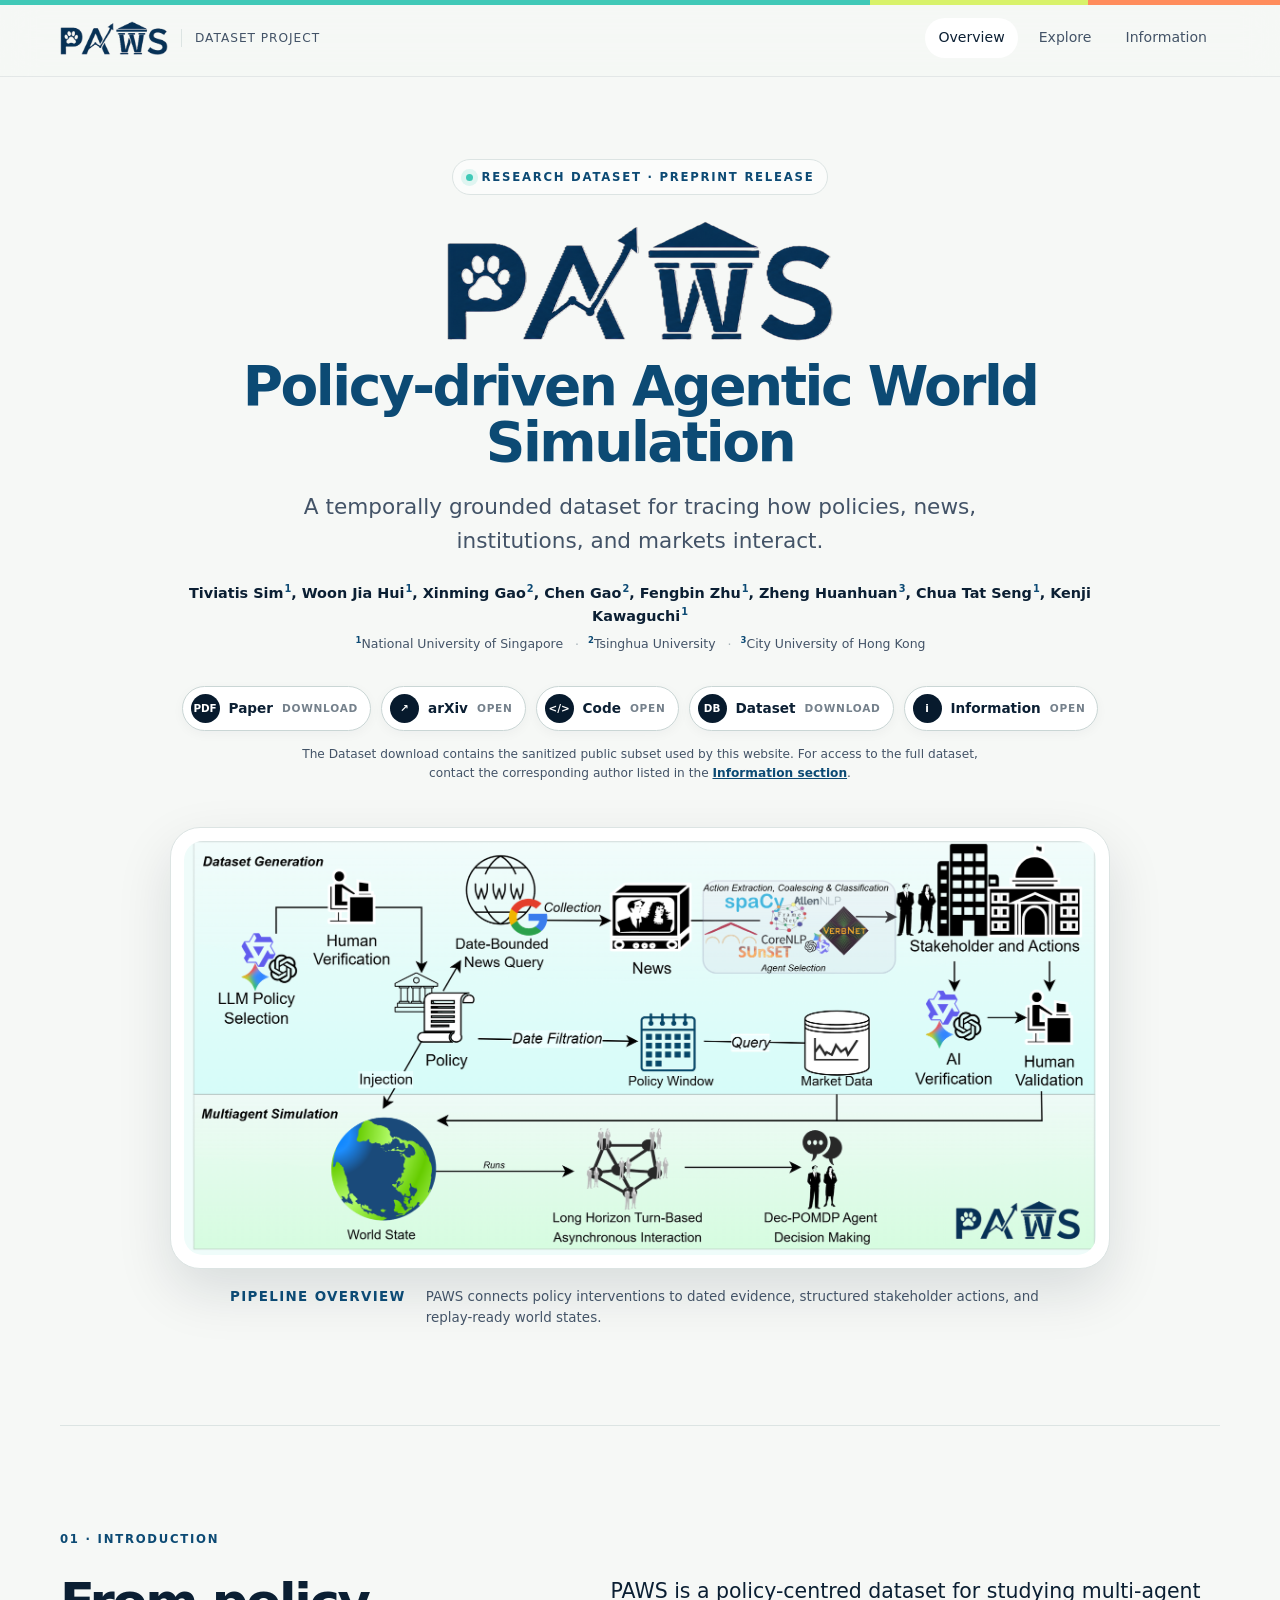
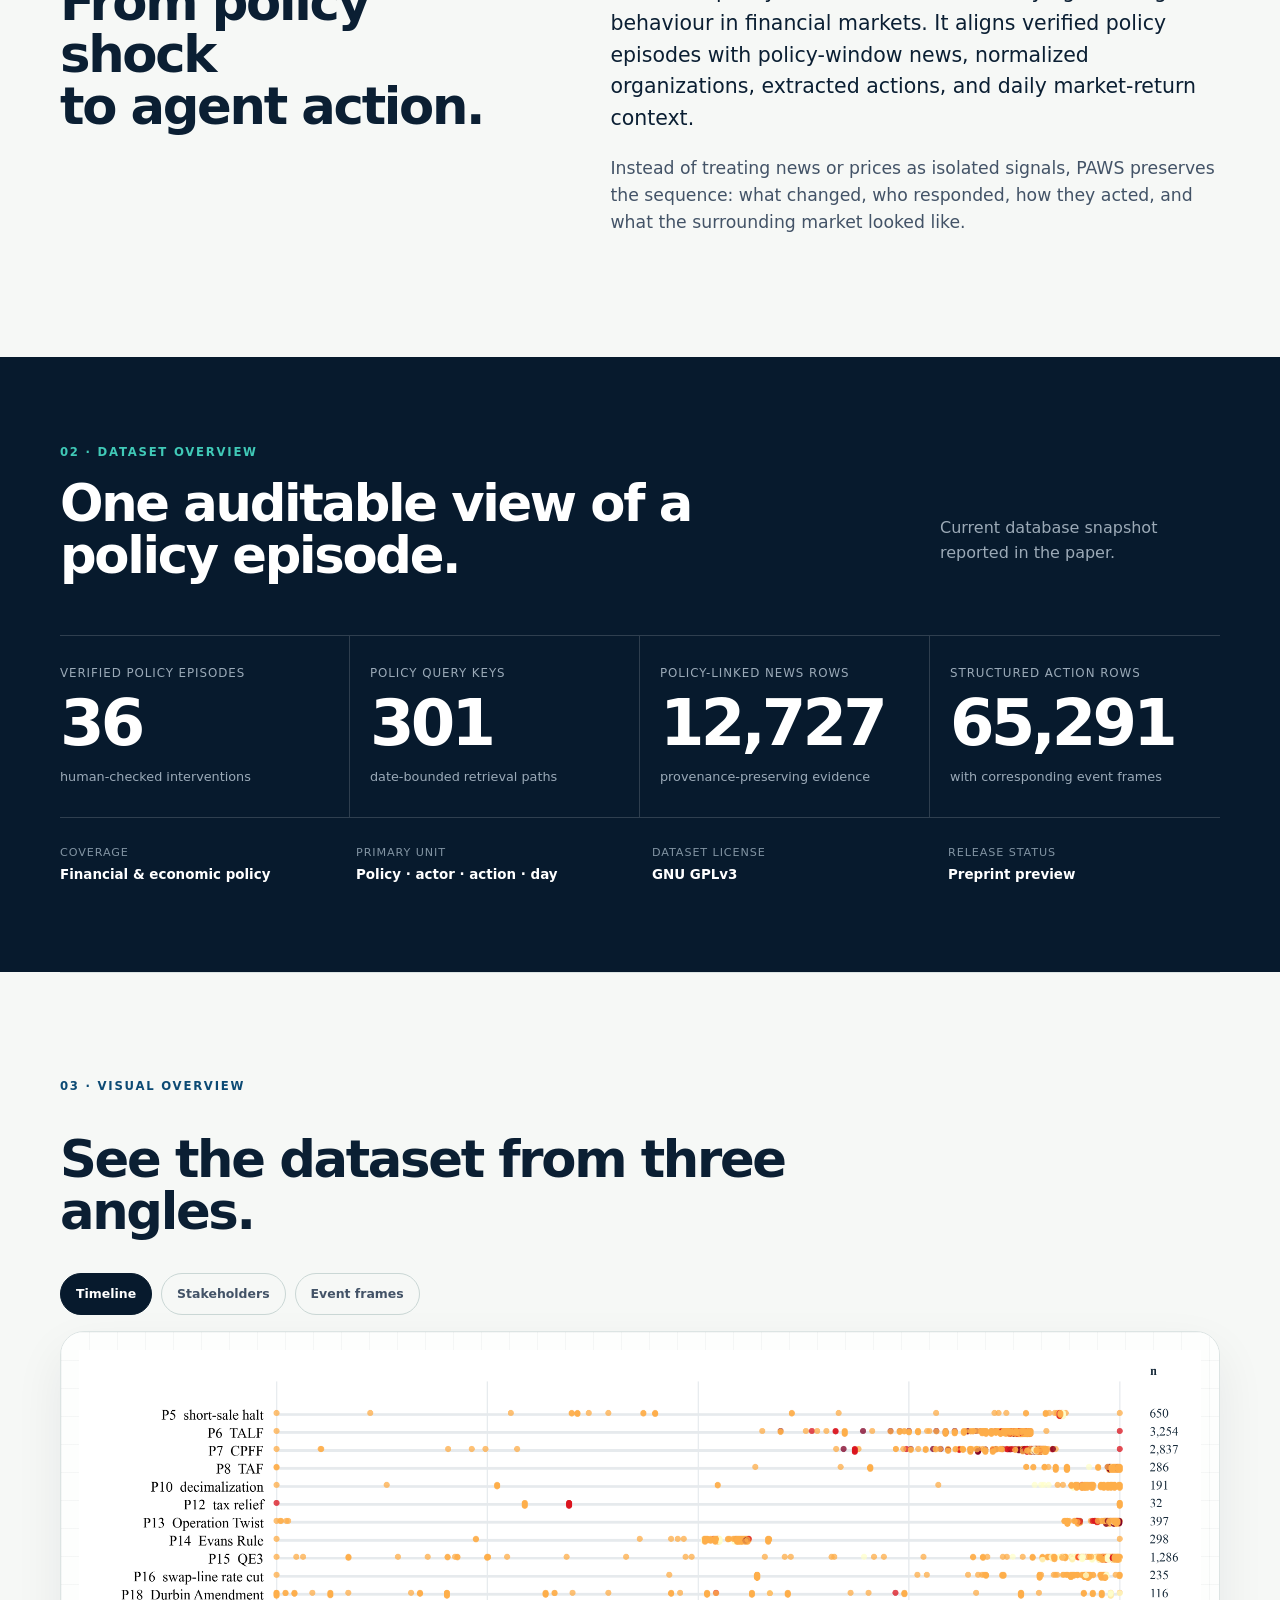
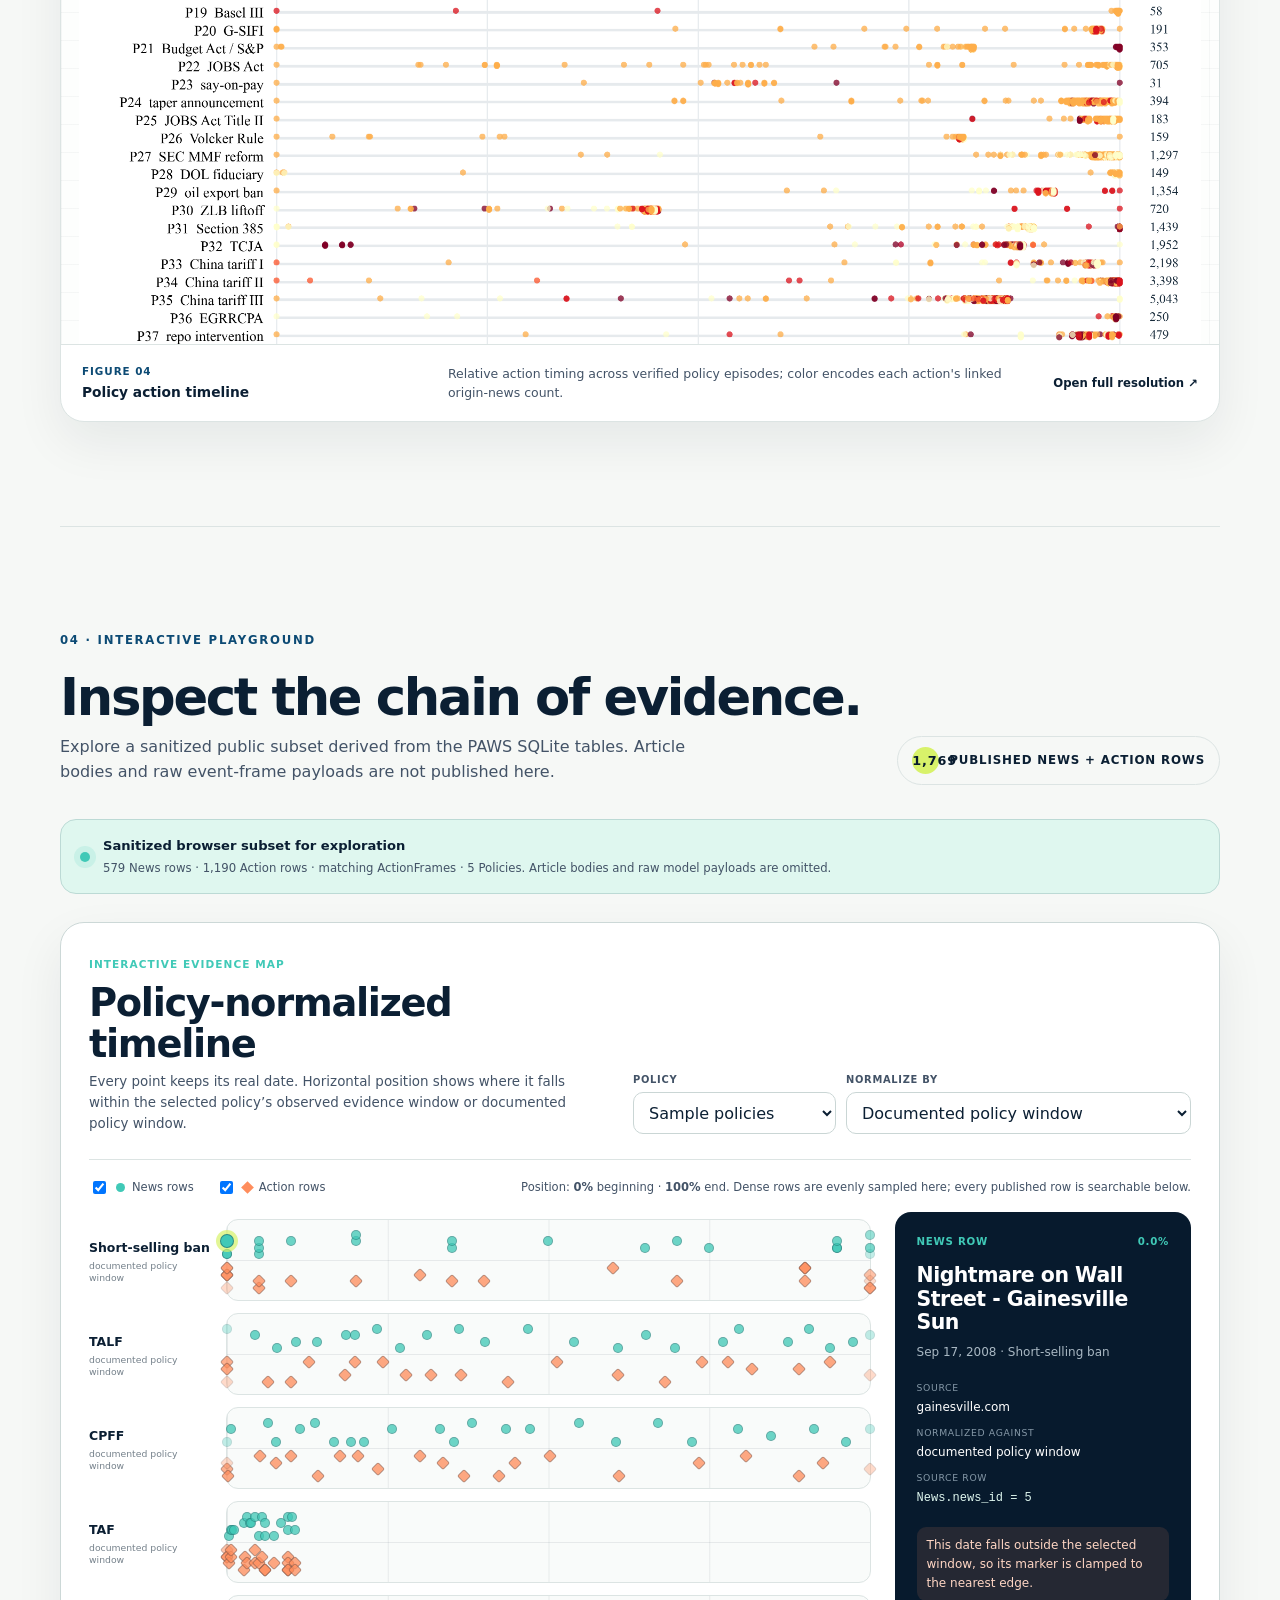
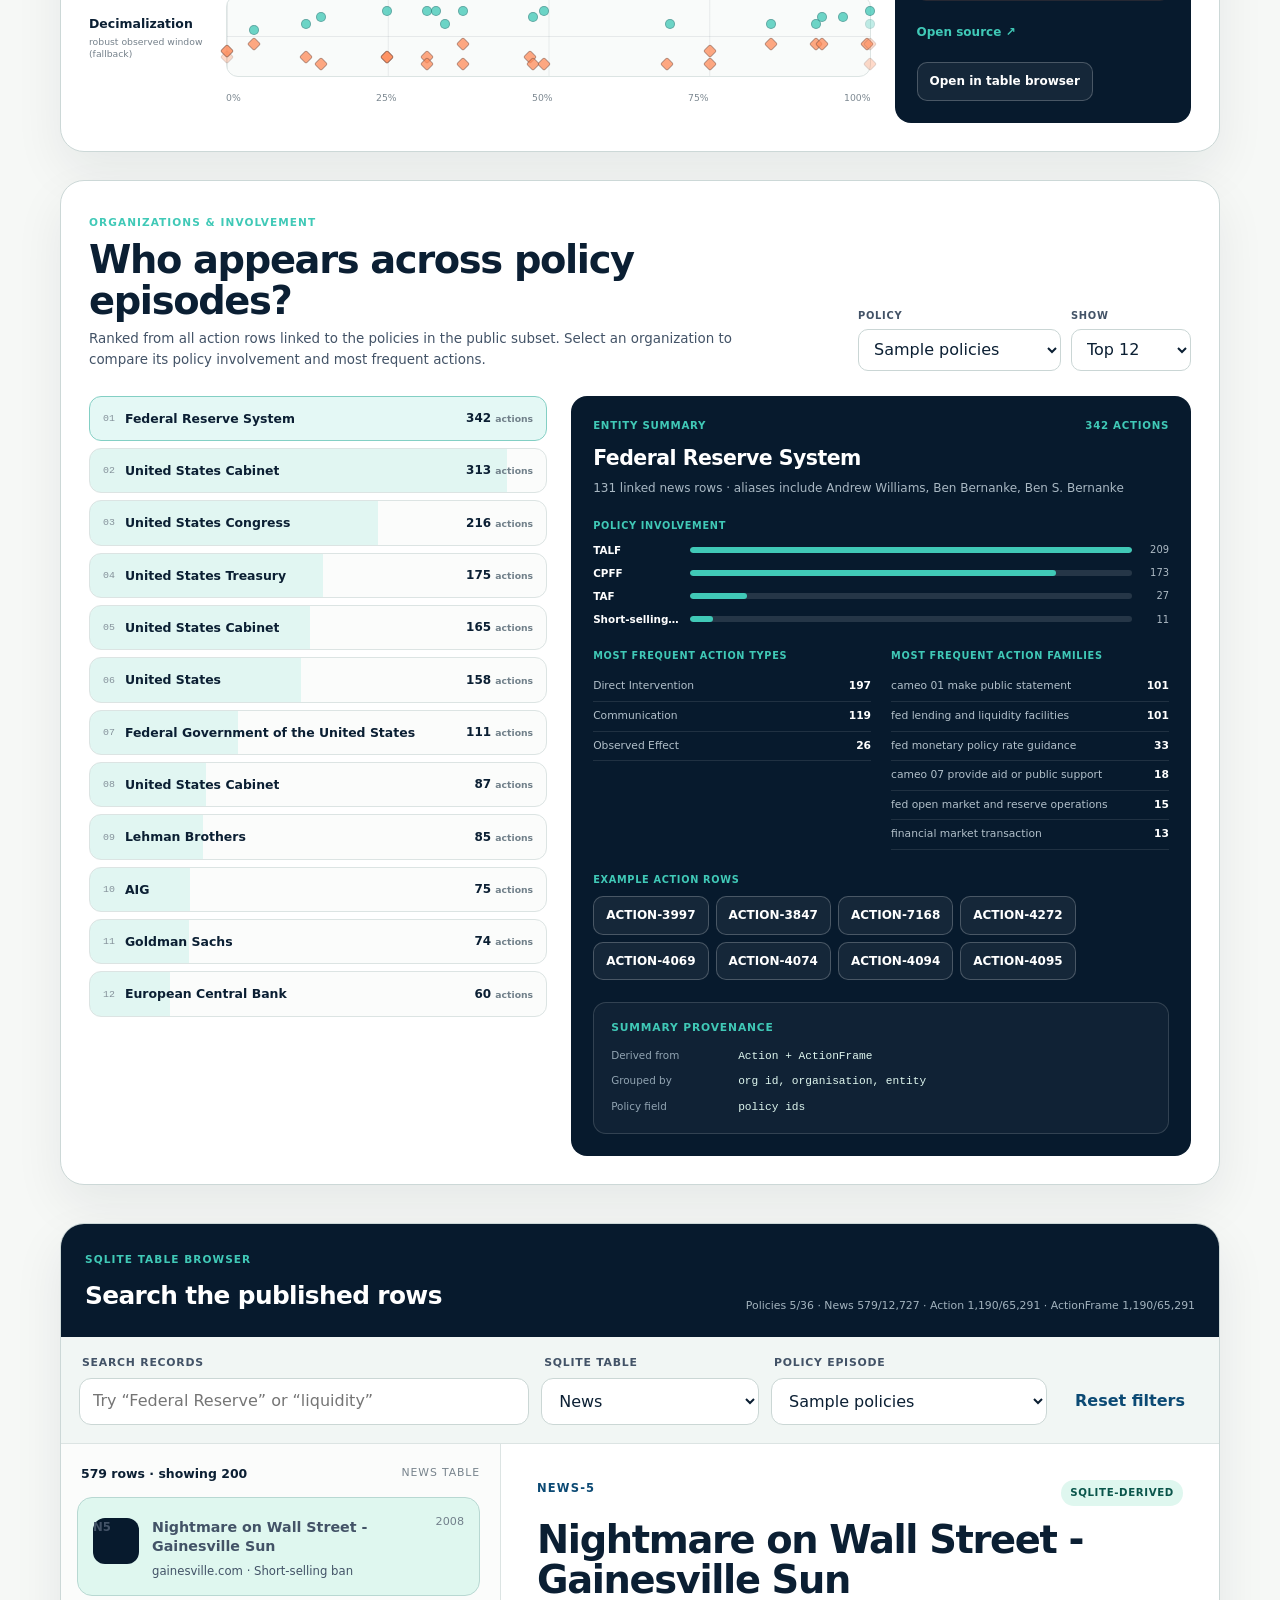
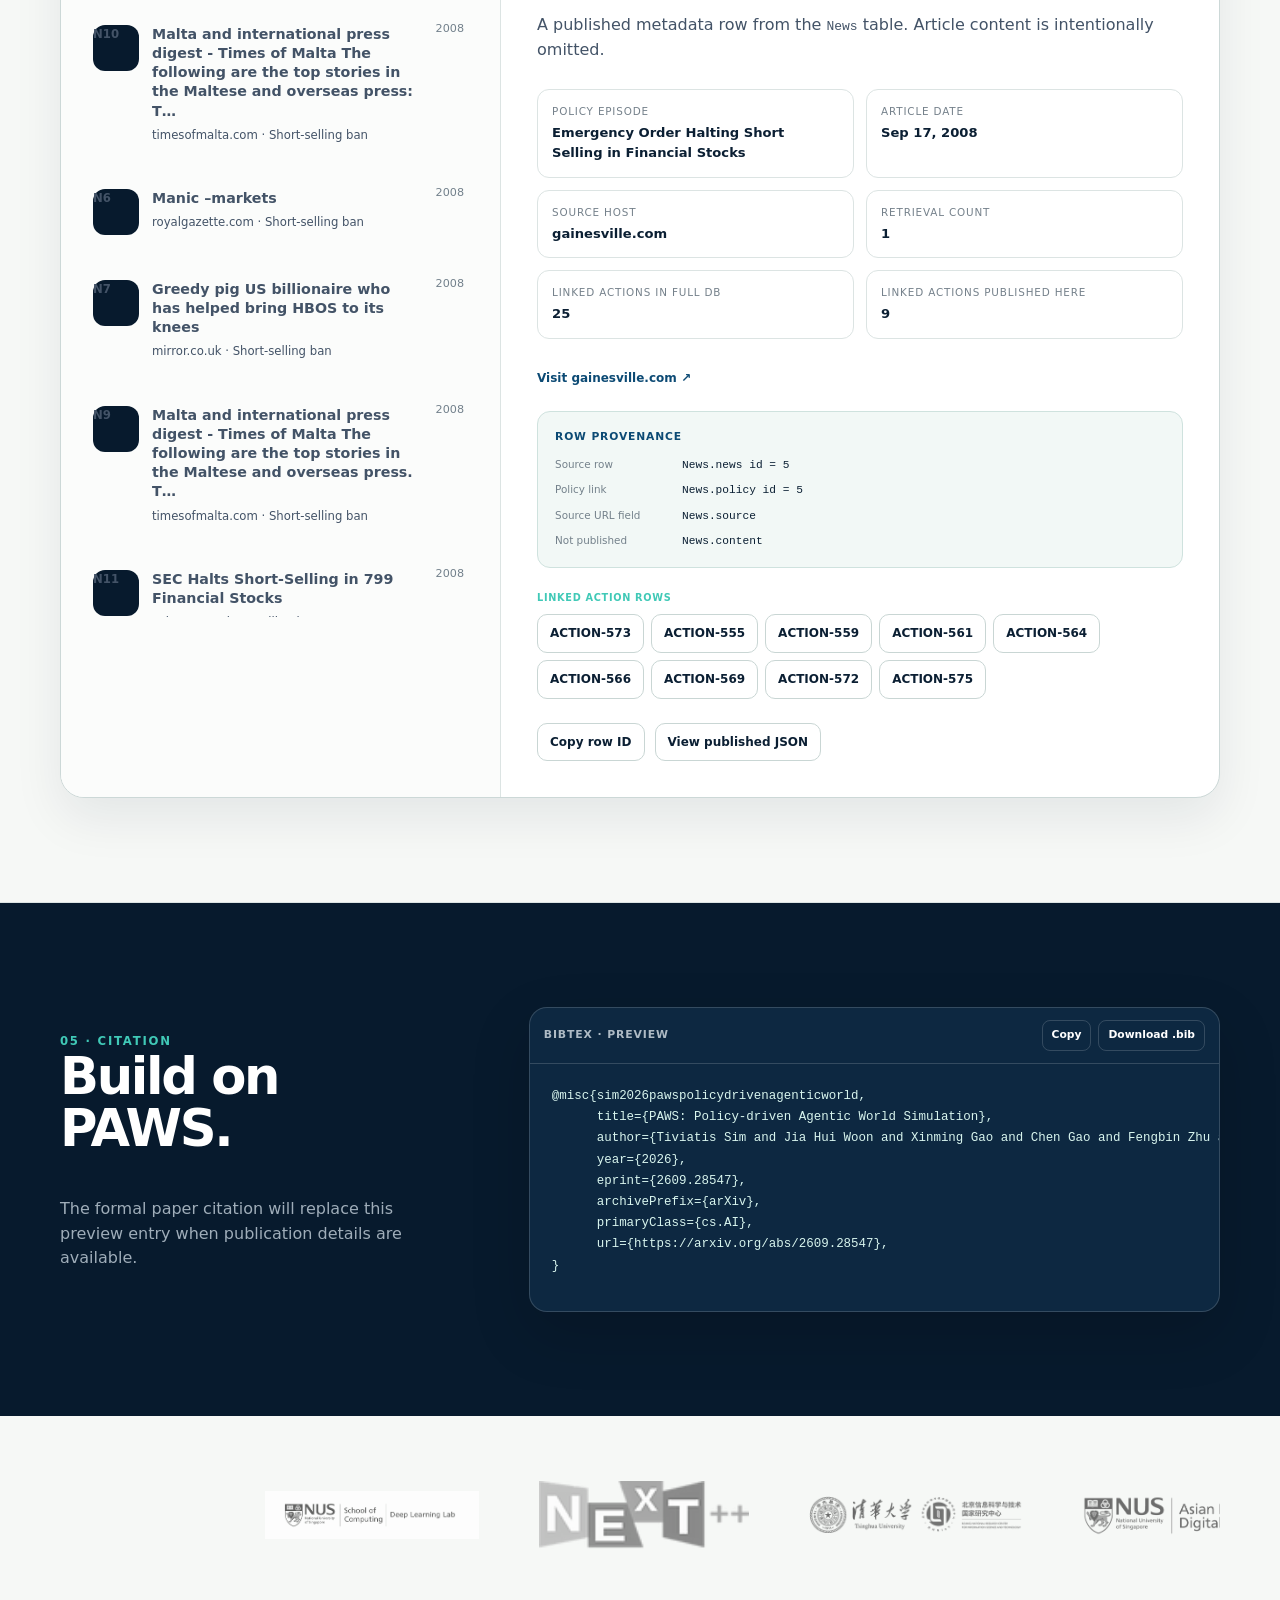
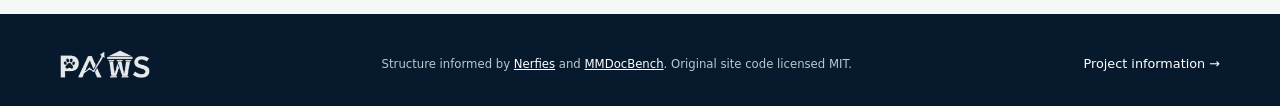
==== commit 84714e98: "Revise BibTeX citation for PAWS dataset Updated BibTeX citation entry with new details including yea" ====
--- a/index.html
+++ b/index.html
@@ -271,10 +271,14 @@
           </div>
           <div class="citation-card">
             <div class="citation-card-top"><span>BibTeX · preview</span><div><button type="button" data-copy-citation>Copy</button><a href="PAWS-preview.bib" download>Download .bib</a></div></div>
-            <pre id="citation-code"><code>@misc{paws_dataset,
-  title  = {PAWS: Policy-driven Agentic World Simulation},
-  author = {Sim, Tiviatis and Woon, Jia Hui and Gao, Xinming and Gao, Chen and Zhu, Fengbin and Zheng, Huanhuan and Seng, Chua Tat and Kawaguchi, Kenji},
-  note   = {Pre-publication dataset; citation to be updated}
+            <pre id="citation-code"><code>@misc{sim2026pawspolicydrivenagenticworld,
+      title={PAWS: Policy-driven Agentic World Simulation}, 
+      author={Tiviatis Sim and Jia Hui Woon and Xinming Gao and Chen Gao and Fengbin Zhu and Zheng Huanhuan and Chua Tat Seng and Kenji Kawaguchi},
+      year={2026},
+      eprint={2609.28547},
+      archivePrefix={arXiv},
+      primaryClass={cs.AI},
+      url={https://arxiv.org/abs/2609.28547}, 
 }</code></pre>
             <p class="citation-status" aria-live="polite"></p>
           </div>
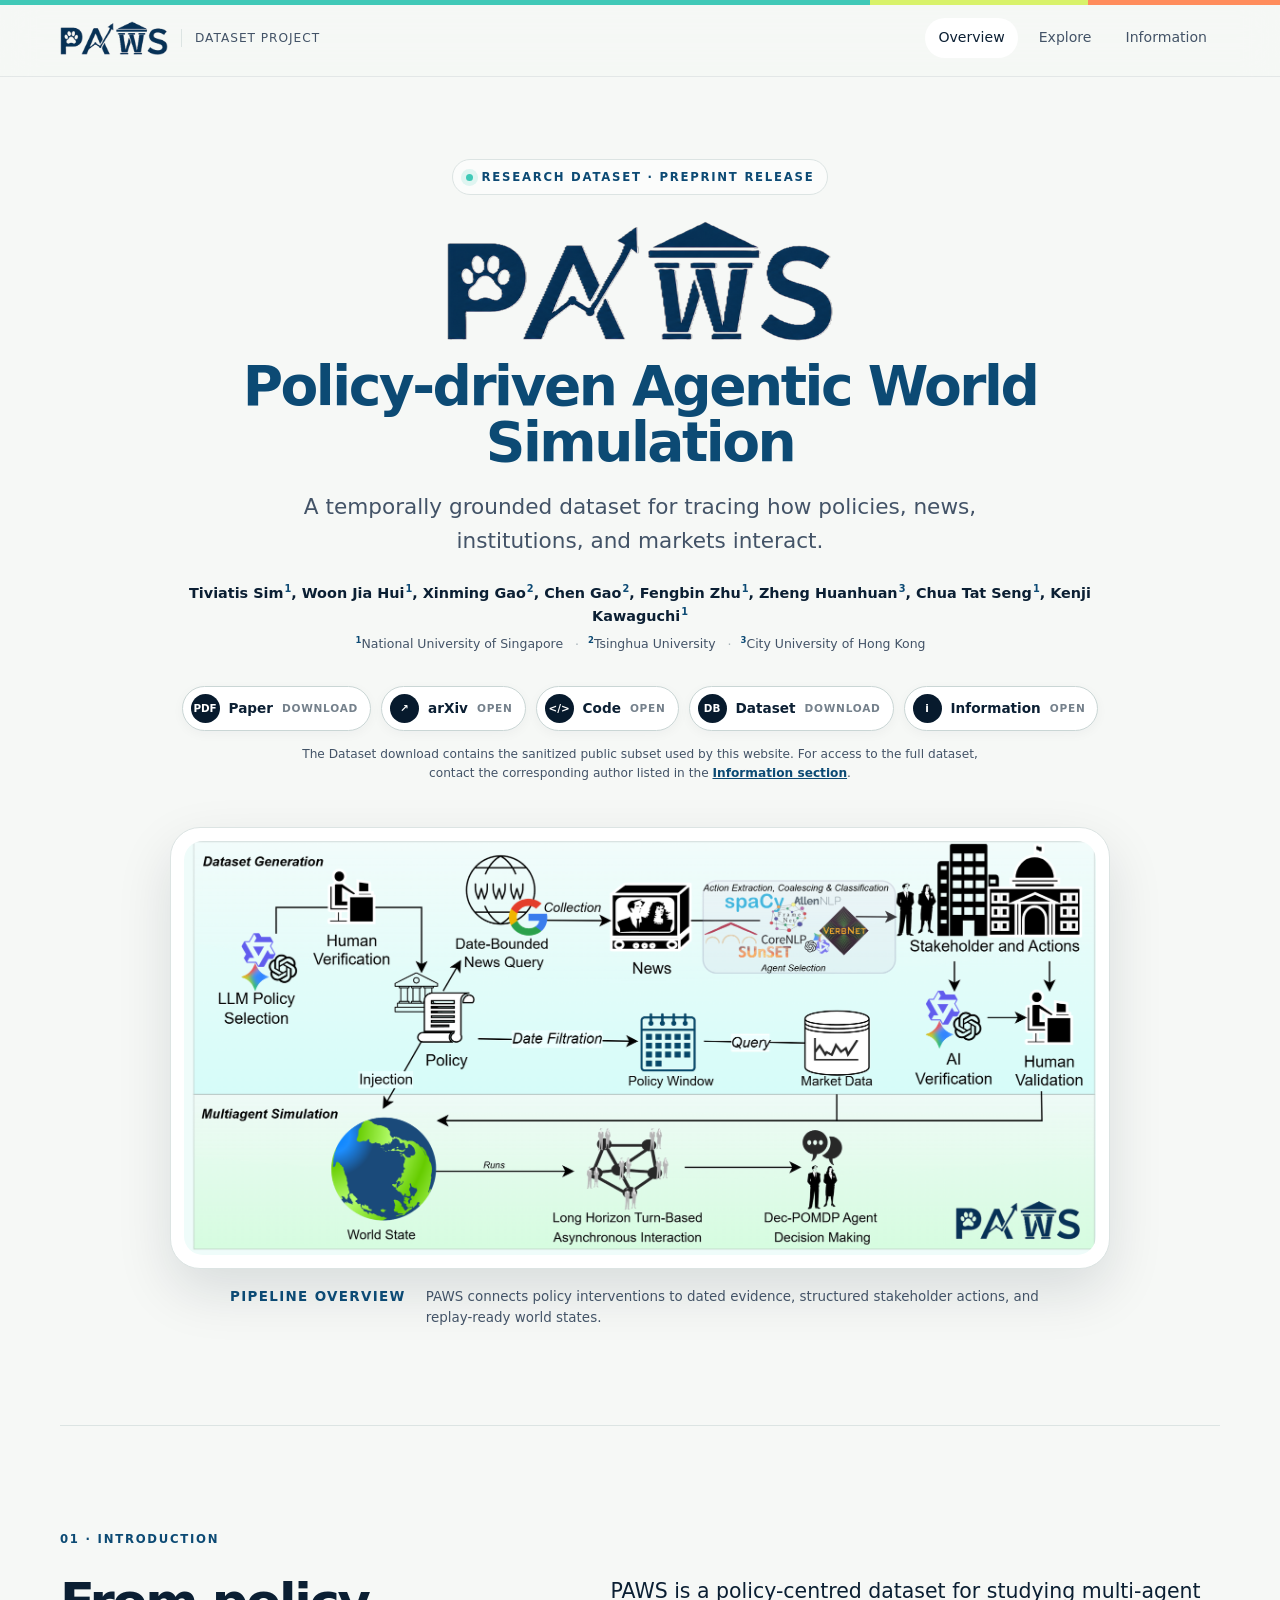
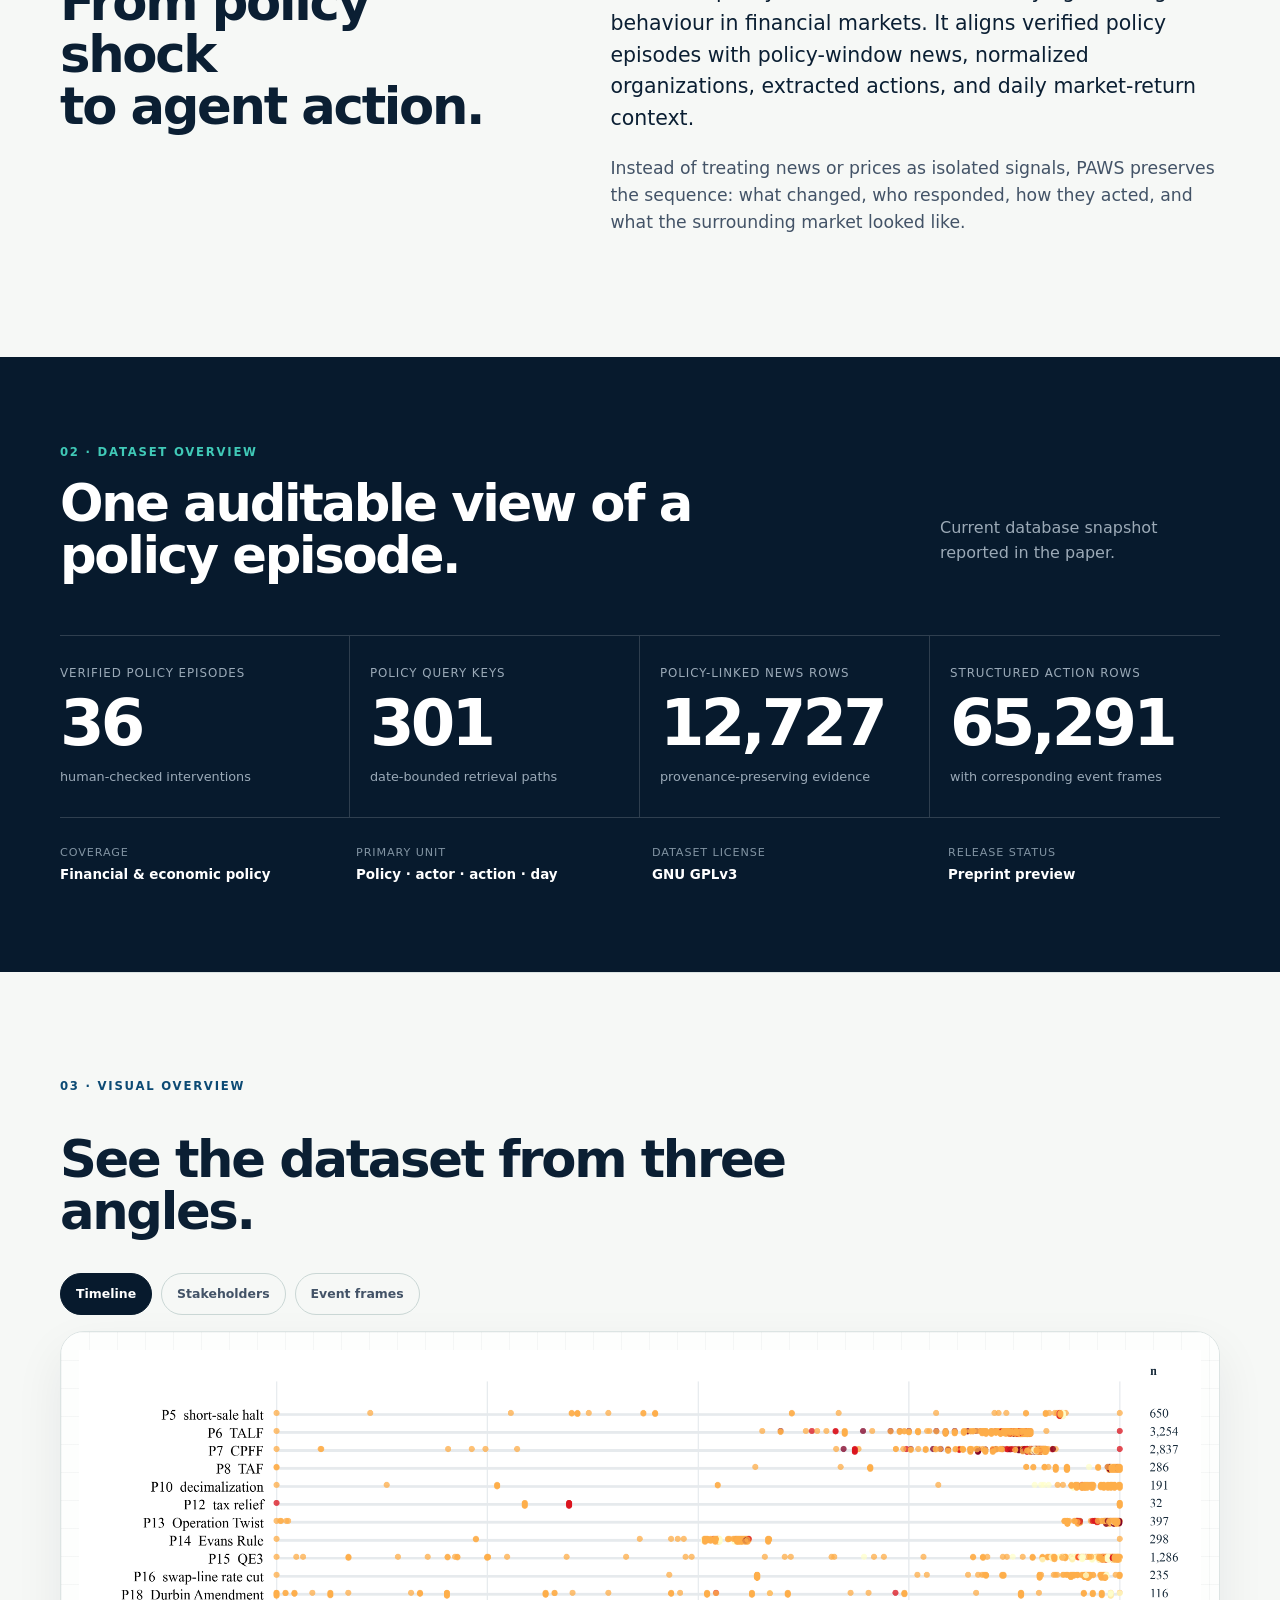
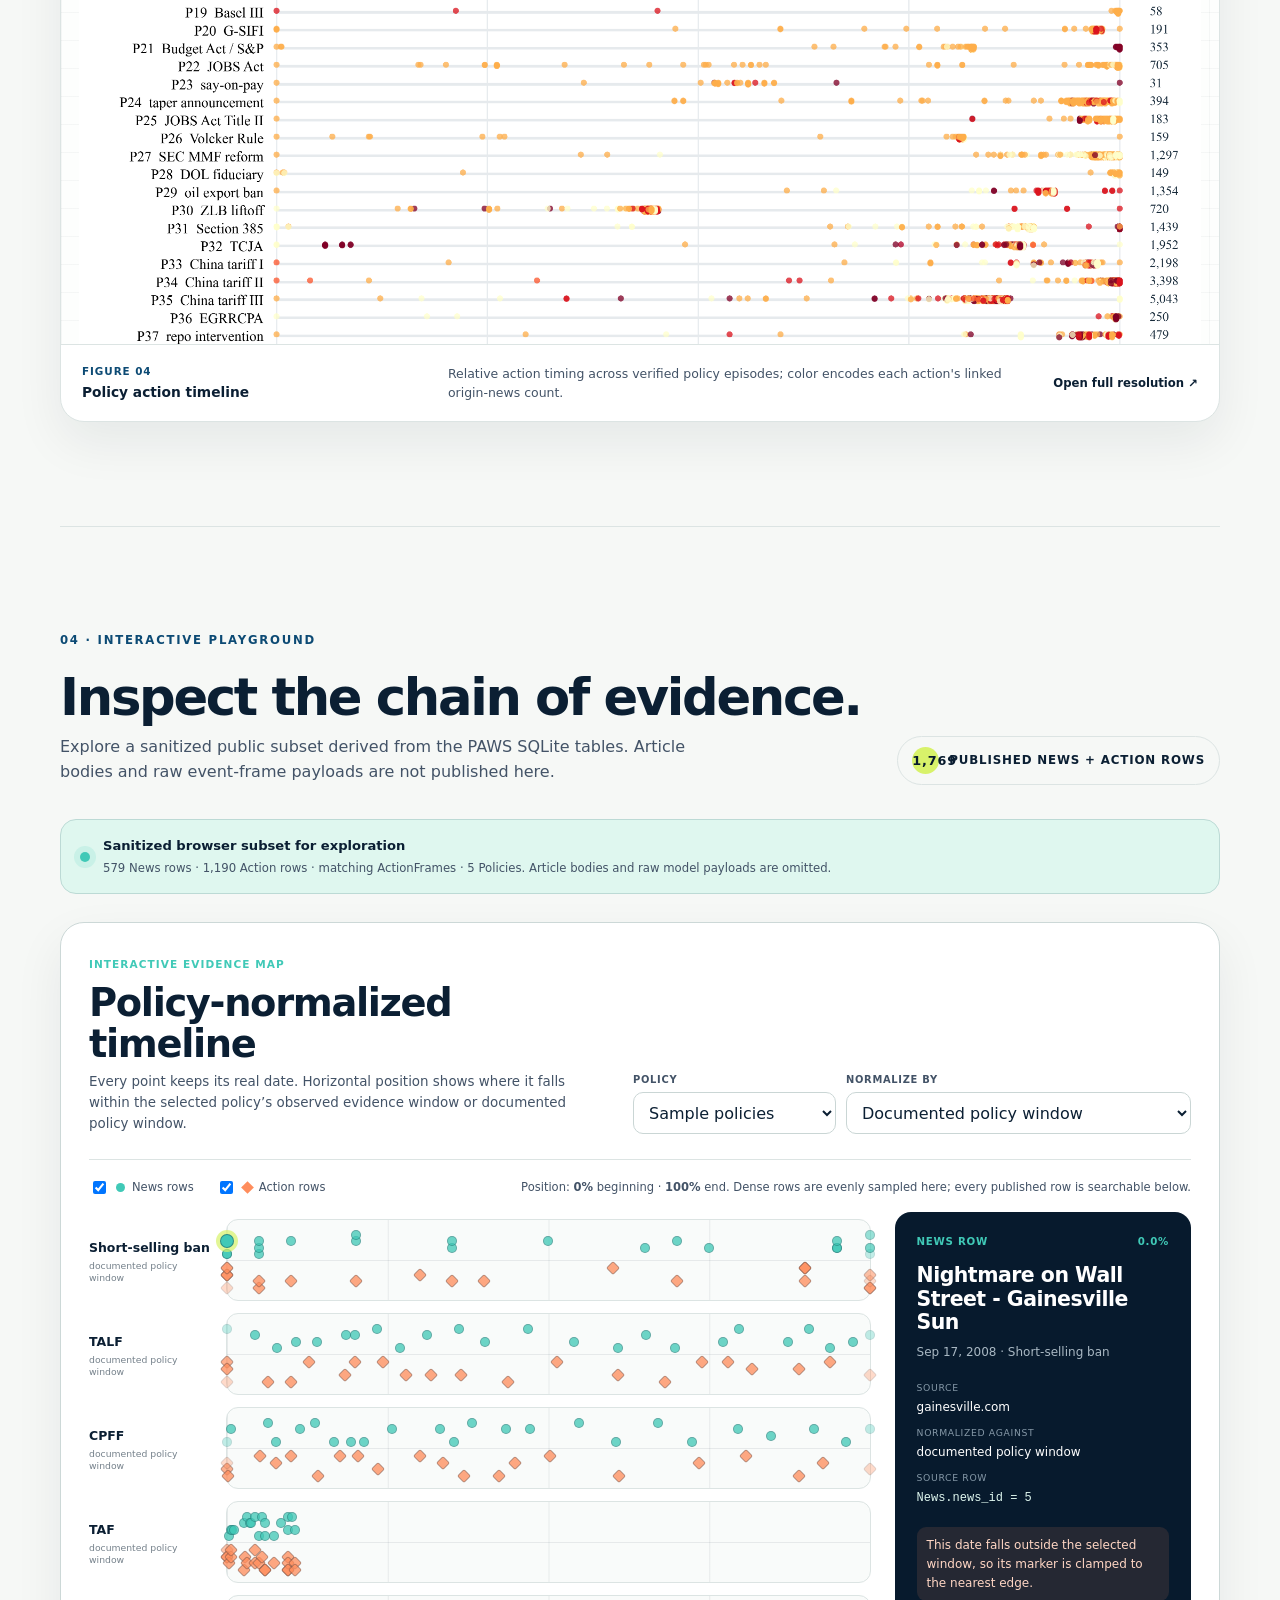
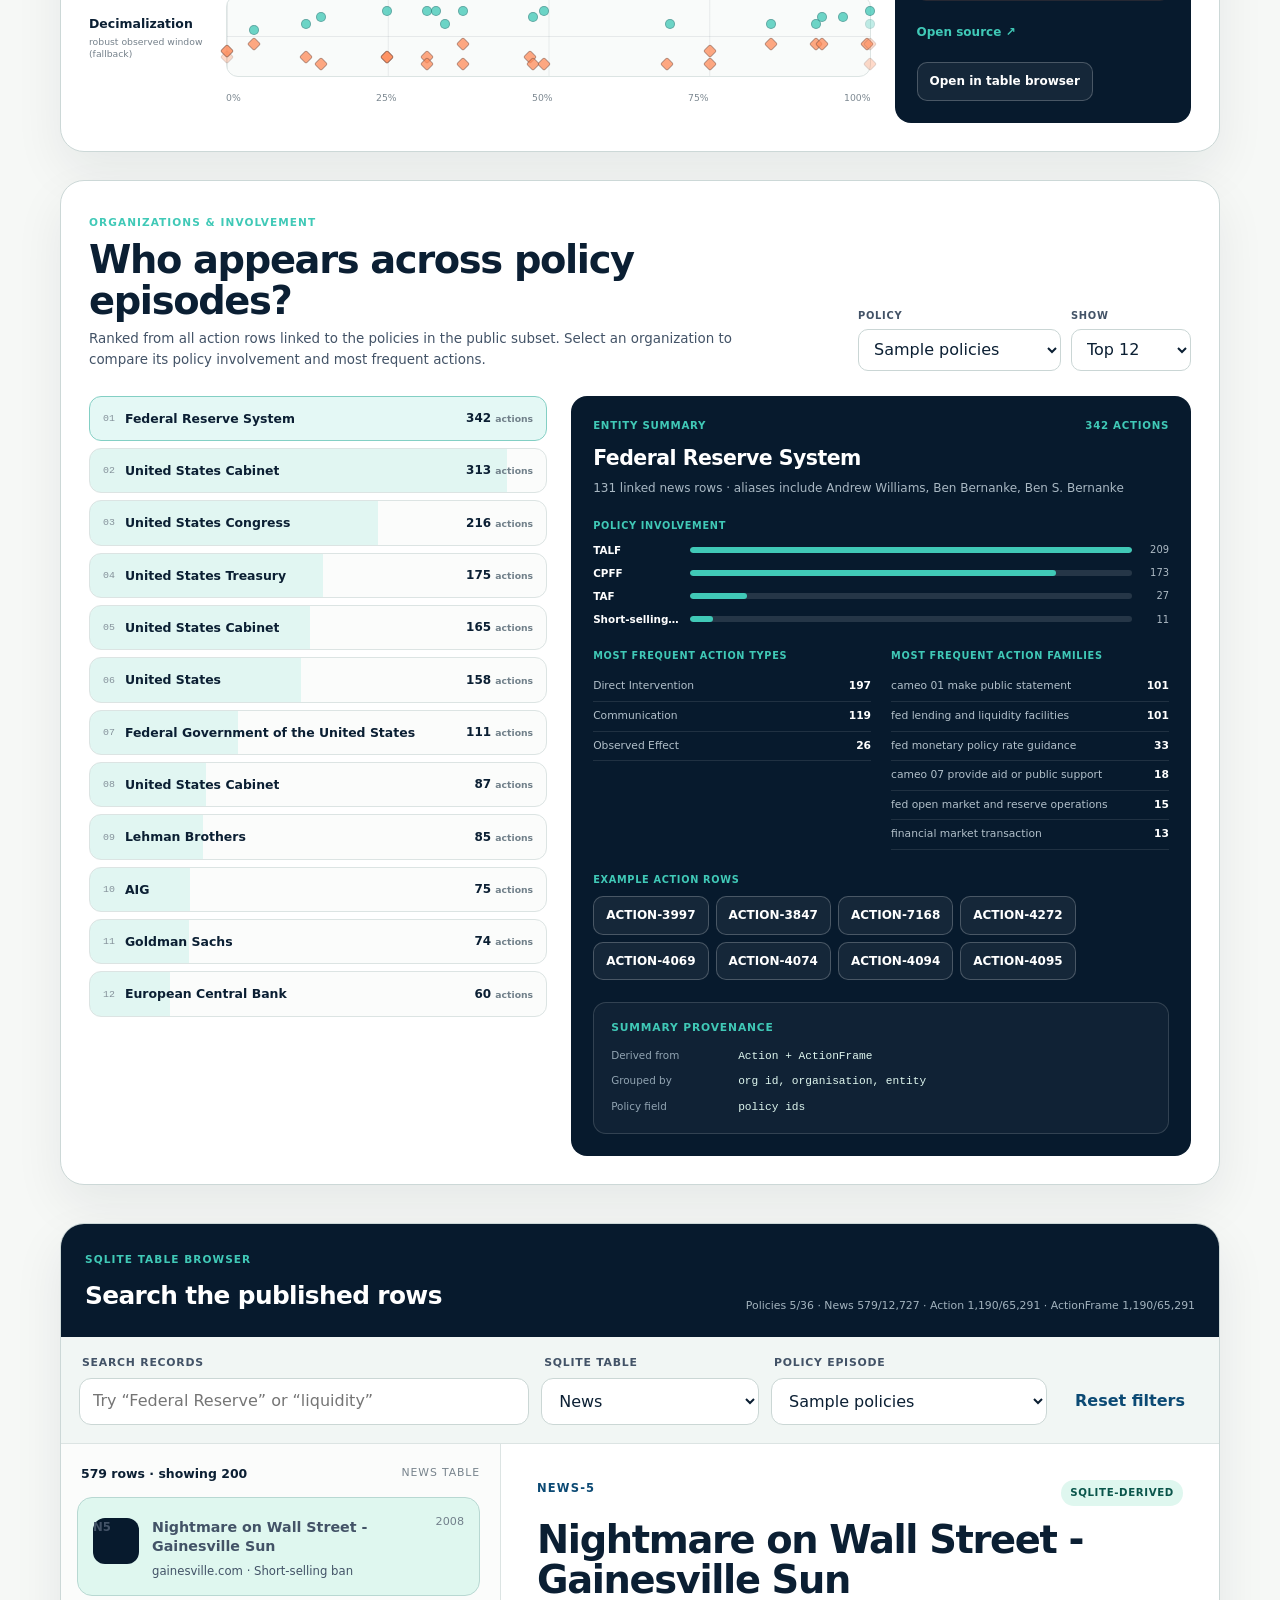
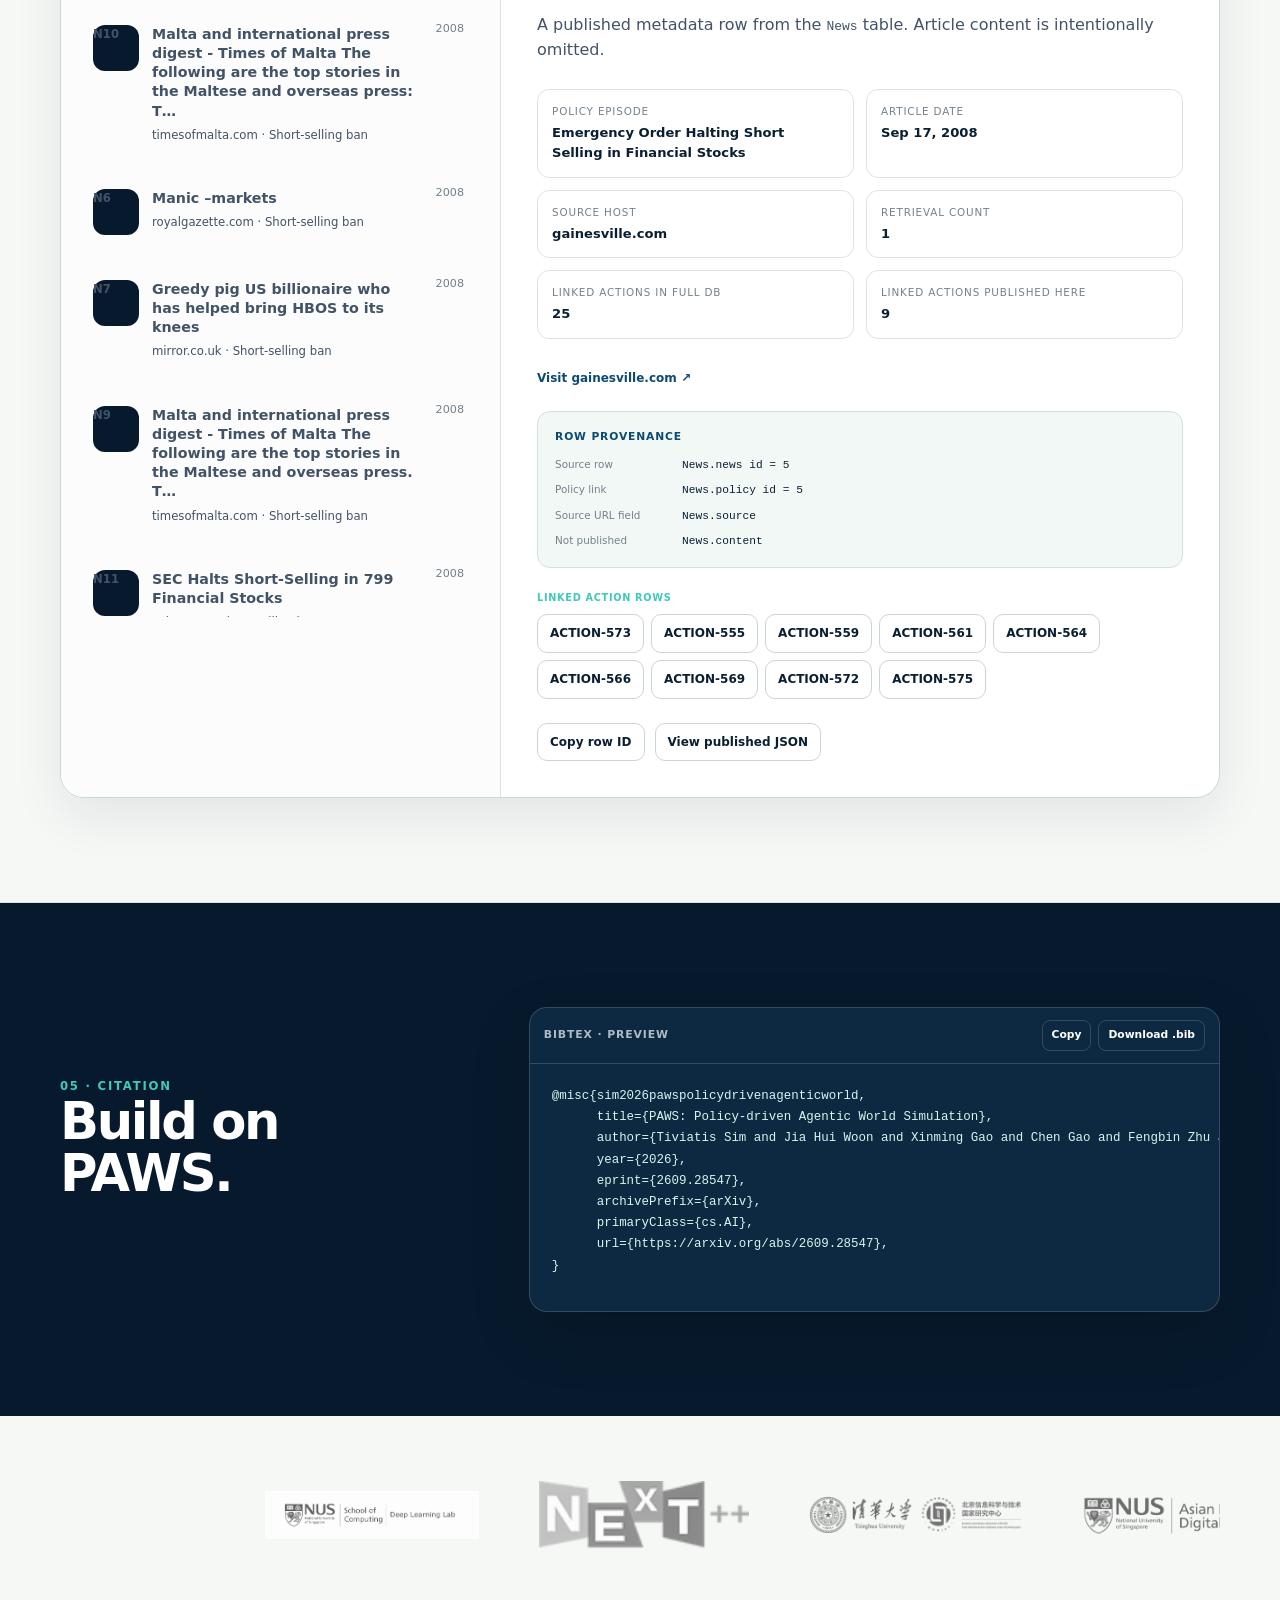
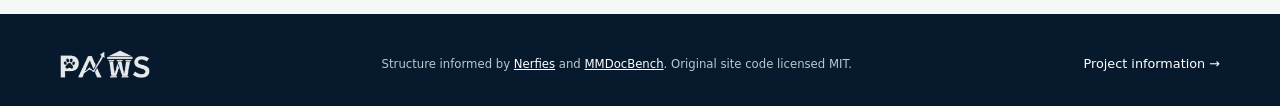
==== commit ff118425: "Update index.html" ====
--- a/index.html
+++ b/index.html
@@ -267,7 +267,6 @@
           <div>
             <div class="section-label light">05 · Citation</div>
             <h2 id="citation-title">Build on PAWS.</h2>
-            <p>The formal paper citation will replace this preview entry when publication details are available.</p>
           </div>
           <div class="citation-card">
             <div class="citation-card-top"><span>BibTeX · preview</span><div><button type="button" data-copy-citation>Copy</button><a href="PAWS-preview.bib" download>Download .bib</a></div></div>
